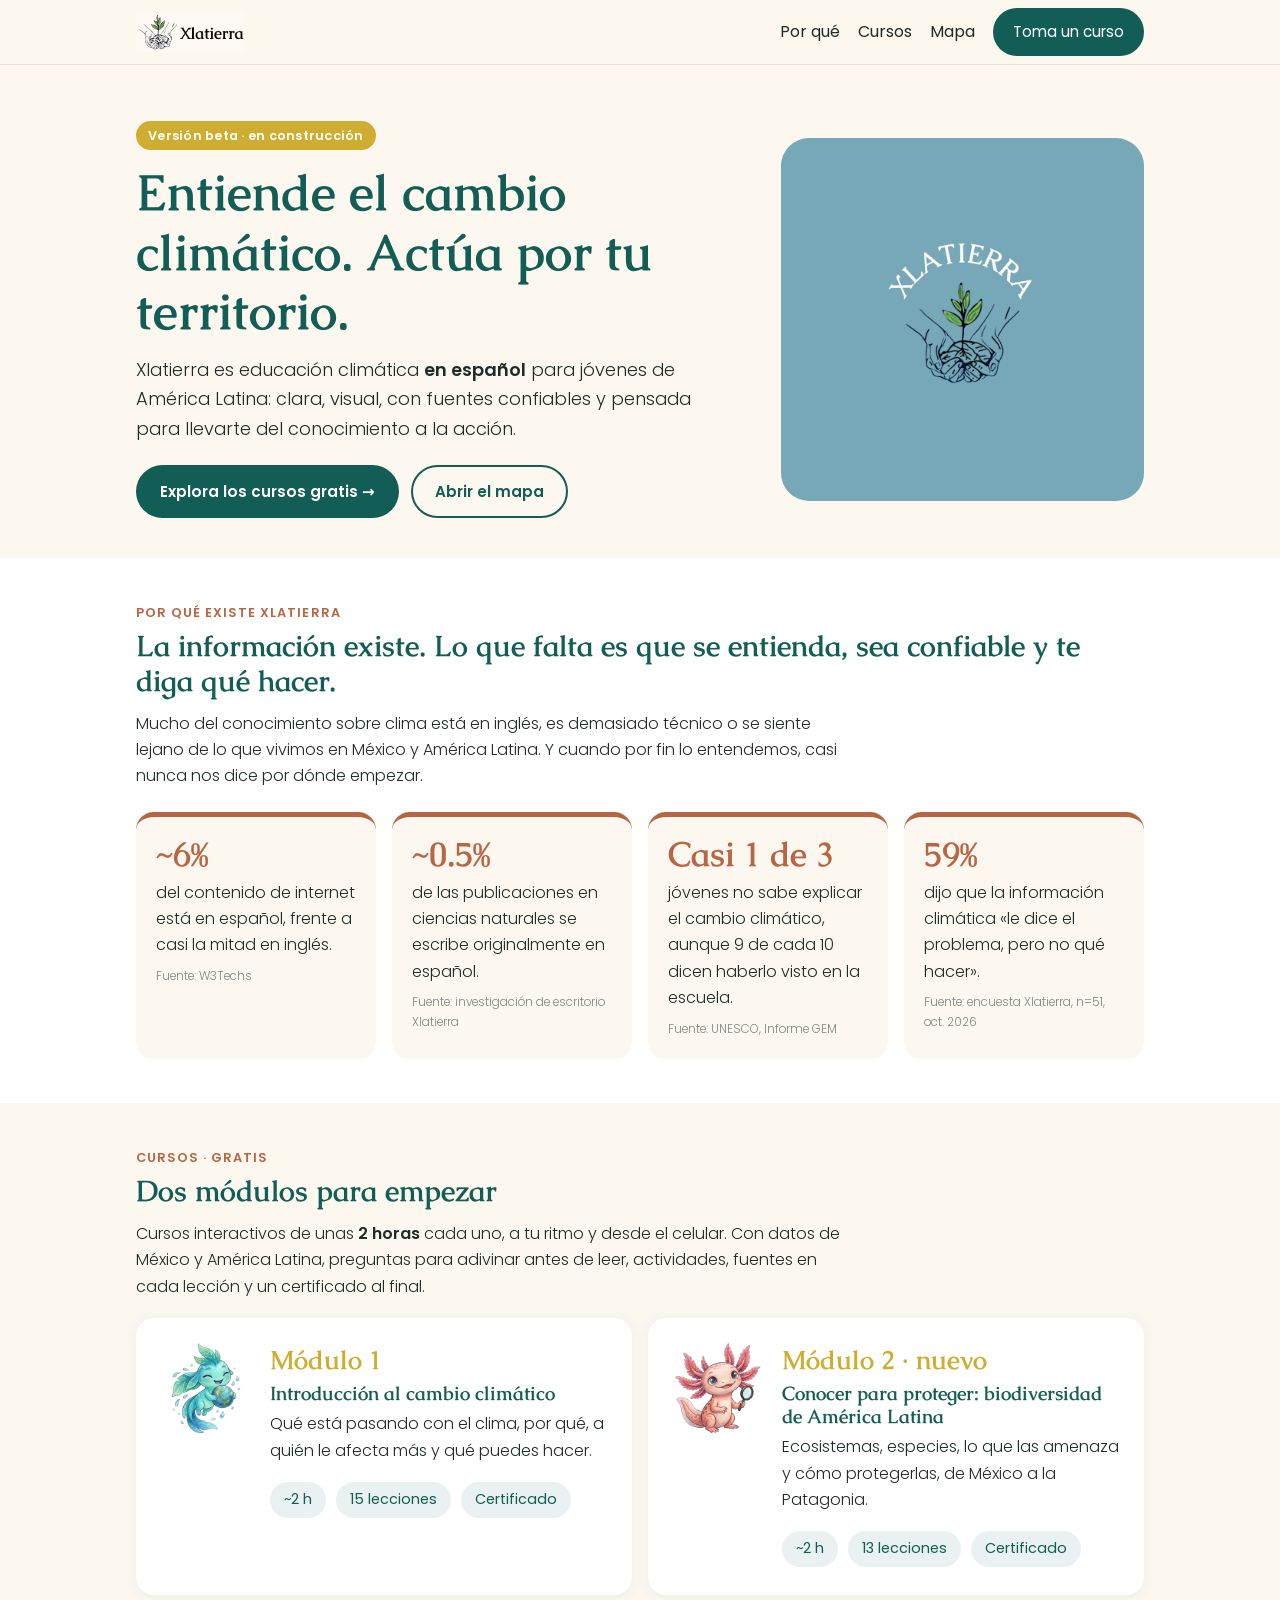
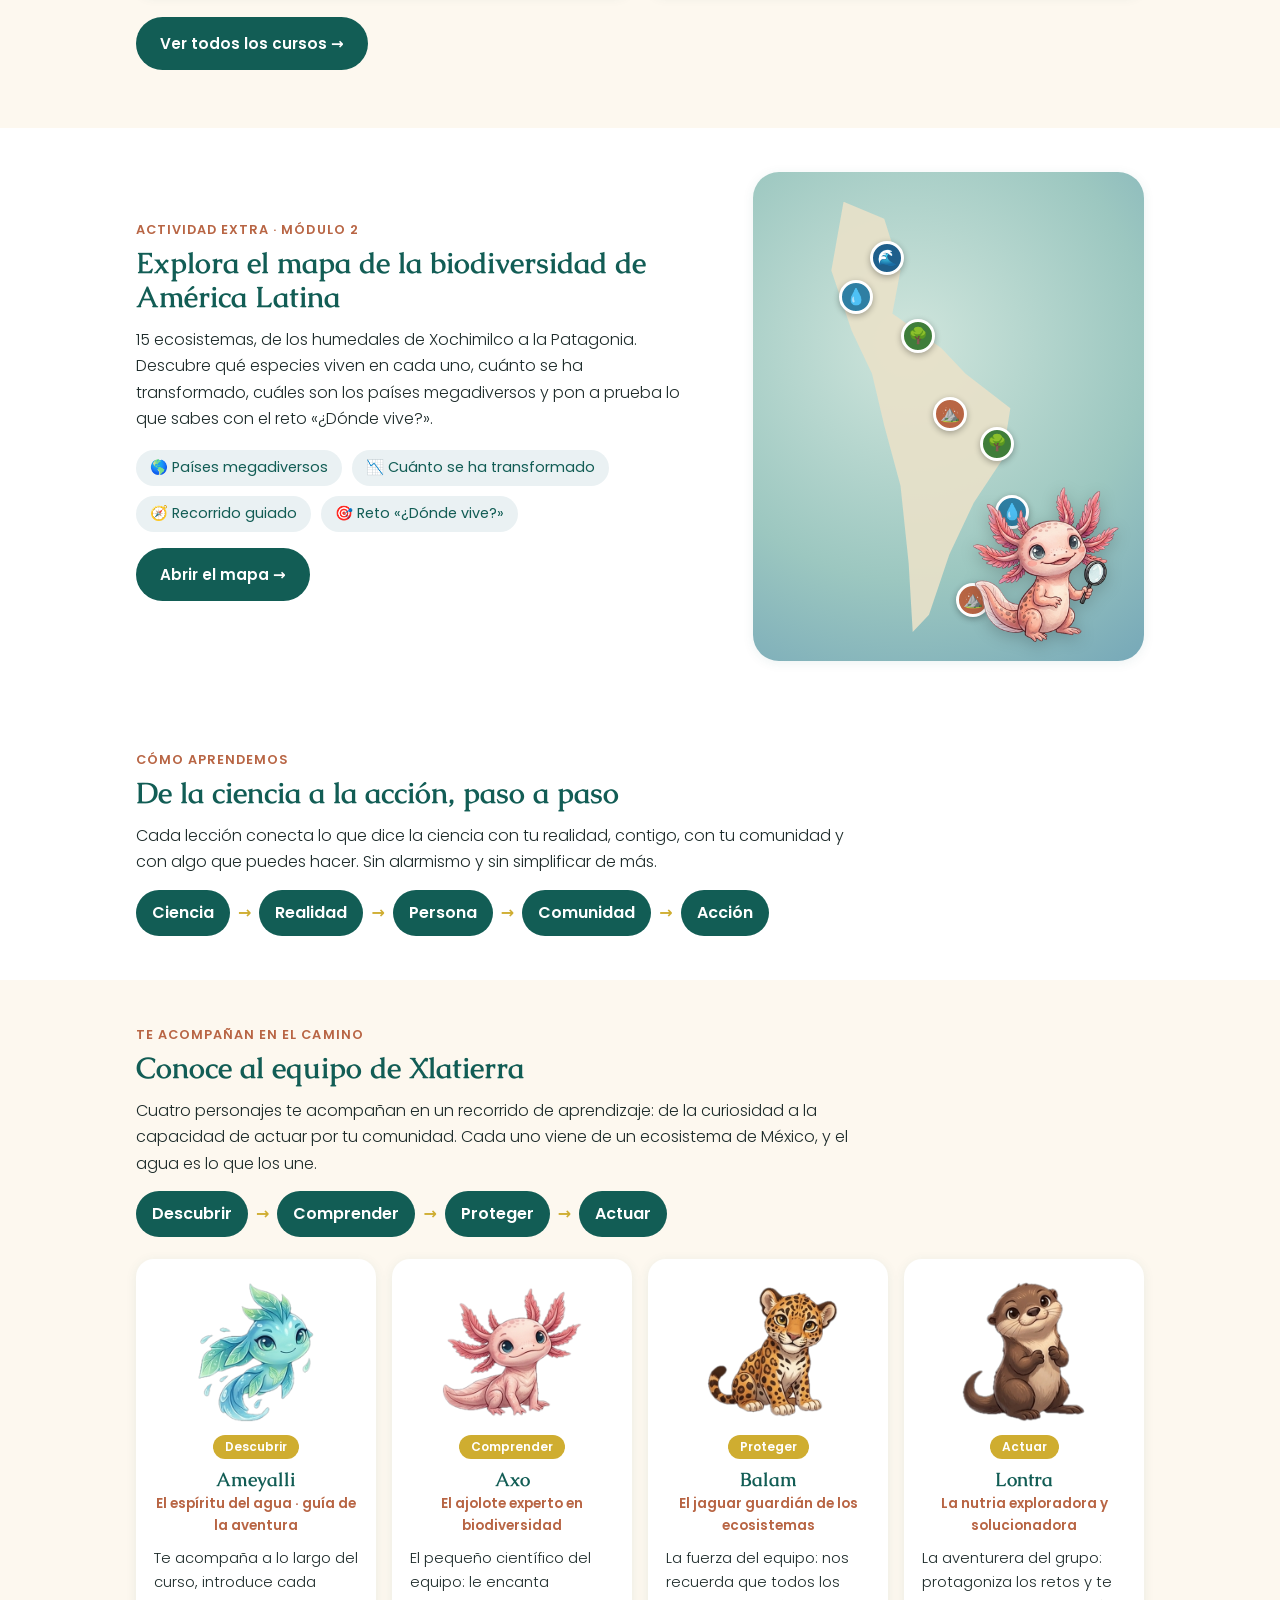
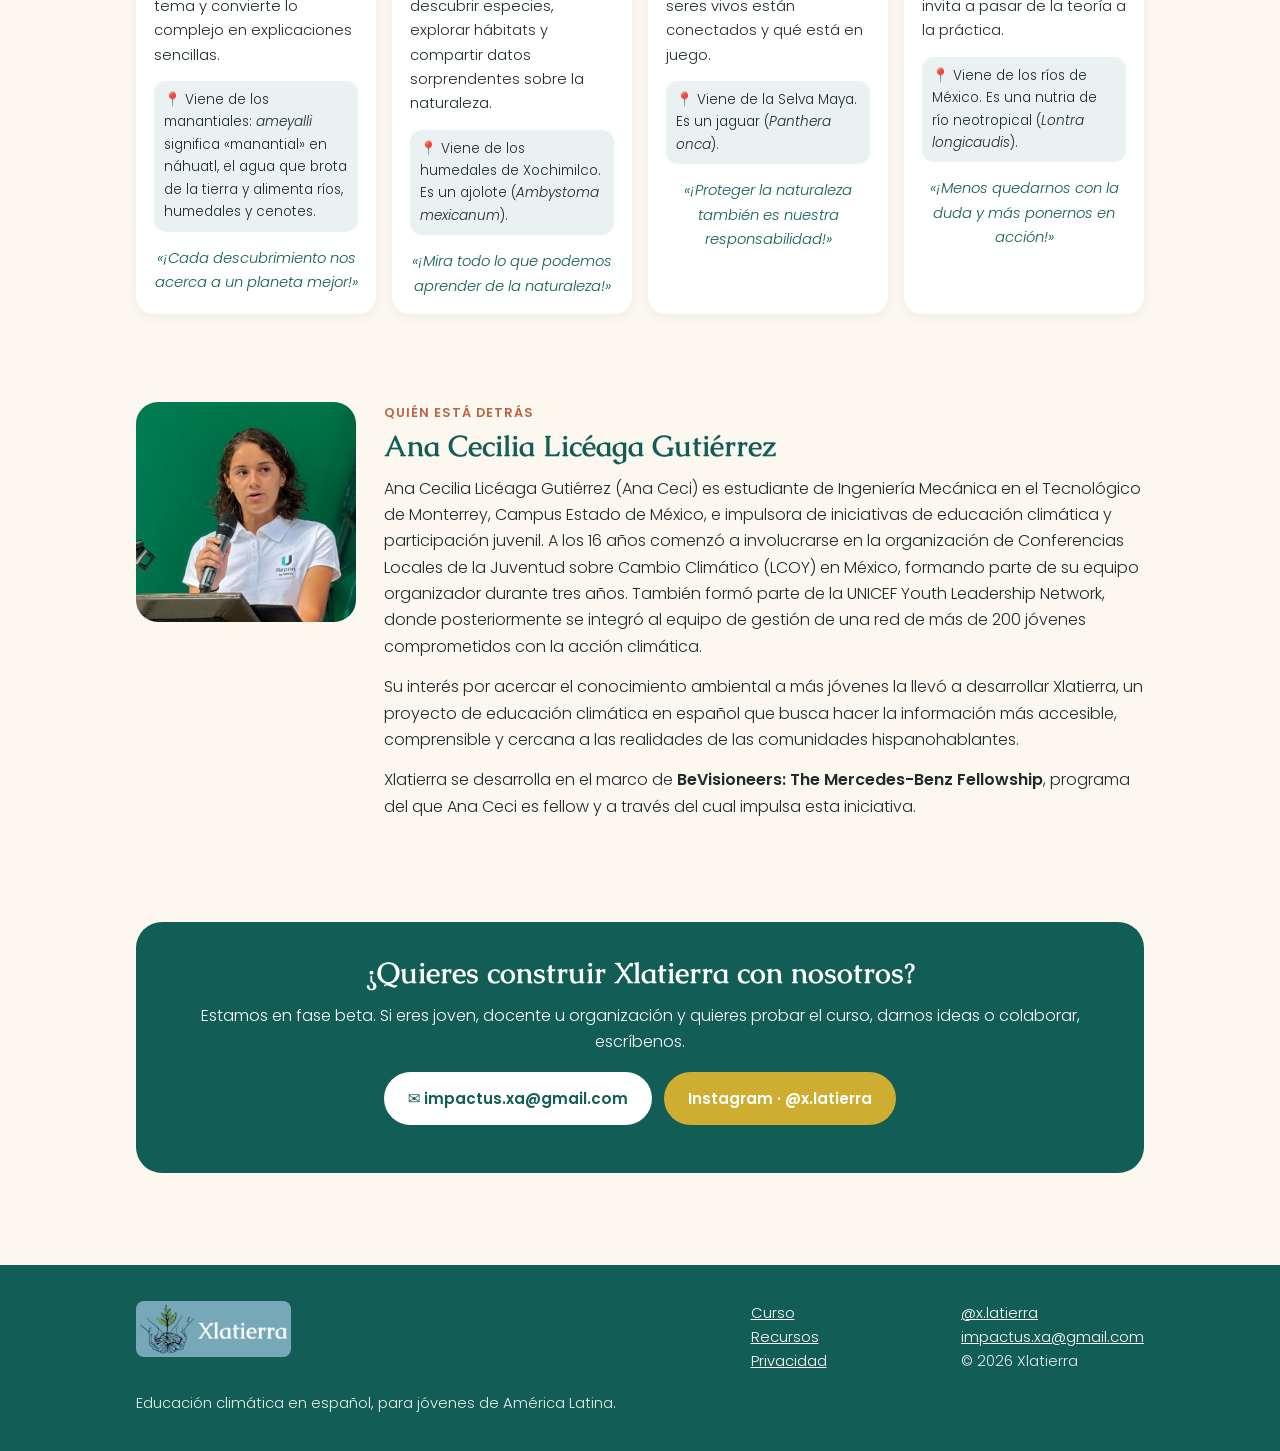
==== index.html @ 44e3562b "Add files via upload" ====
<!doctype html>
<html lang="es">
<head>
<meta charset="utf-8">
<meta name="viewport" content="width=device-width, initial-scale=1">
<title>Xlatierra · Educación climática en español</title>
<meta name="description" content="Educación climática en español para jóvenes de América Latina: clara, visual, con fuentes confiables y orientada a la acción.">
<link rel="icon" href="img/icono.png">
<link rel="preconnect" href="https://fonts.googleapis.com">
<link href="https://fonts.googleapis.com/css2?family=Caudex:wght@400;700&family=Poppins:wght@300;400;600&display=swap" rel="stylesheet">
<link rel="stylesheet" href="estilos.css">
<style>
/* ---- Solo página de inicio ---- */
.hero-home{padding:56px 0 40px}
.hero-home .wrap{display:grid;grid-template-columns:1.25fr .75fr;gap:40px;align-items:center}
.hero-home h1{font-size:clamp(2rem,5vw,3.1rem)}
.hero-home .lead{font-size:1.12rem;max-width:560px}
.hero-home .ctas{display:flex;gap:12px;flex-wrap:wrap;margin-top:22px}
.beta{display:inline-block;background:var(--gold);color:#fff;font-weight:600;font-size:.8rem;padding:4px 12px;border-radius:999px;margin-bottom:14px;letter-spacing:.02em}
.hero-art{background:#76a8b8;border-radius:28px;padding:28px;aspect-ratio:1/1;display:flex;align-items:center;justify-content:center}
@media(max-width:780px){.hero-home .wrap{grid-template-columns:1fr}.hero-art{max-width:280px;margin:0 auto;order:-1}}
section{padding:44px 0}
.sec-alt{background:#fff}
.kicker{font-weight:600;color:var(--terra);text-transform:uppercase;font-size:.8rem;letter-spacing:.08em;margin-bottom:6px}
.grid{display:grid;gap:16px}
.g4{grid-template-columns:repeat(auto-fit,minmax(210px,1fr))}
.g2{grid-template-columns:repeat(auto-fit,minmax(280px,1fr))}
.statc{background:var(--cream);border-radius:var(--radius);padding:20px;border-top:5px solid var(--terra)}
.sec-alt .statc{background:var(--cream)}
.statc b{display:block;font-family:'Caudex',serif;font-size:2.1rem;color:var(--terra);line-height:1.1;margin-bottom:6px}
.statc i{display:block;font-size:.74rem;color:#7a8786;font-style:normal;margin-top:8px}
.unitc{background:#fff;border-radius:var(--radius);padding:20px;box-shadow:var(--shadow)}
.unitc h3{margin-bottom:6px}
.unitc .n{font-family:'Caudex',serif;color:var(--gold);font-size:1.6rem;font-weight:700}
.feat{display:flex;flex-wrap:wrap;gap:10px;margin:18px 0 6px}
.feat span{background:var(--soft);color:var(--teal);border-radius:999px;padding:6px 14px;font-size:.9rem;font-weight:400}
.arc{display:flex;flex-wrap:wrap;gap:8px;align-items:center;margin-top:14px}
.arc span{background:var(--teal);color:#fff;padding:10px 16px;border-radius:999px;font-weight:600}
.arc em{color:var(--gold);font-style:normal;font-weight:600}
.about{display:grid;grid-template-columns:220px 1fr;gap:28px;align-items:start}
.photo{aspect-ratio:1/1;border-radius:22px;background:var(--soft);display:flex;align-items:center;justify-content:center;text-align:center;padding:16px}
@media(max-width:640px){.about{grid-template-columns:1fr}.photo{max-width:220px}}
.pj{background:#fff;border-radius:var(--radius);padding:18px 18px 16px;box-shadow:var(--shadow);text-align:center}
.pj img{width:150px;height:150px;object-fit:contain;margin:0 auto 6px}
.pj h3{margin:8px 0 2px}
.pj-role{font-size:.85rem;color:var(--terra);font-weight:600;margin-bottom:8px}
.pj p{font-size:.92rem;text-align:left}
.pj-verb{display:inline-block;background:var(--gold);color:#fff;font-weight:600;font-size:.75rem;padding:2px 12px;border-radius:999px}
.pj-origin{font-size:.85rem!important;background:var(--soft);border-radius:12px;padding:8px 10px;color:var(--ink)}
.pj-quote{font-style:italic;color:var(--teal);text-align:center!important;margin-bottom:0}
.band{background:var(--teal);color:#fff;border-radius:26px;padding:34px 28px;text-align:center}
.band h2{color:#fff}
.modc{display:flex;gap:16px;align-items:flex-start;text-decoration:none;color:inherit;border:2px solid transparent;transition:border-color .15s}
.modc:hover{border-color:var(--blue)}
.modc img{width:96px;height:96px;object-fit:contain;flex:0 0 auto}
@media(max-width:480px){.modc{flex-direction:column}}
.mapband{display:grid;grid-template-columns:1.2fr .8fr;gap:30px;align-items:center}
.mapprev{position:relative;display:block;aspect-ratio:4/5;border-radius:26px;background:radial-gradient(circle at 40% 35%,#cfe5dc,#9cc7c0 60%,#76a8b8);overflow:hidden;box-shadow:var(--shadow)}
.mapprev::before{content:"";position:absolute;left:18%;top:6%;width:52%;height:88%;background:#e9e2c9;opacity:.9;clip-path:polygon(10% 0,30% 4%,38% 16%,34% 26%,46% 30%,58% 34%,70% 40%,92% 48%,88% 60%,74% 70%,62% 82%,52% 96%,44% 100%,42% 84%,38% 66%,30% 52%,24% 40%,14% 30%,4% 16%)}
.mapprev .pin{position:absolute;width:34px;height:34px;border-radius:50%;display:flex;align-items:center;justify-content:center;border:3px solid #fff;box-shadow:0 2px 6px rgba(0,0,0,.3);font-size:16px}
.mapprev img{position:absolute;right:4%;bottom:3%;width:42%;filter:drop-shadow(0 4px 8px rgba(0,0,0,.2))}
@media(max-width:780px){.mapband{grid-template-columns:1fr}.mapprev{max-width:320px}}
</style>
</head>
<body>

<header class="topbar">
  <div class="wrap">
    <a class="logo" href="index.html"><img src="img/logo-rectangular.png" alt="Xlatierra"></a>
    <nav>
      <a href="#por-que" class="hide-sm">Por qué</a>
      <a href="#curso" class="hide-sm">Cursos</a>
      <a href="mapa.html" class="hide-sm">Mapa</a>
      <a href="cursos.html" class="btn btn-primary" style="padding:9px 18px">Toma un curso</a>
    </nav>
  </div>
</header>

<!-- ============ HERO ============ -->
<div class="hero-home">
  <div class="wrap">
    <div>
      <span class="beta">Versión beta · en construcción</span>
      <h1>Entiende el cambio climático. Actúa por tu territorio.</h1>
      <p class="lead">Xlatierra es educación climática <strong>en español</strong> para jóvenes de América Latina: clara, visual, con fuentes confiables y pensada para llevarte del conocimiento a la acción.</p>
      <div class="ctas">
        <a class="btn btn-primary" href="cursos.html">Explora los cursos gratis →</a>
        <a class="btn btn-ghost" href="mapa.html">Abrir el mapa</a>
      </div>
    </div>
    <div class="hero-art"><img src="img/logo-circular.png" alt="Logo de Xlatierra: manos que sostienen una planta" style="border-radius:20px"></div>
  </div>
</div>

<!-- ============ POR QUÉ ============ -->
<section class="sec-alt" id="por-que">
  <div class="wrap">
    <div class="kicker">Por qué existe Xlatierra</div>
    <h2>La información existe. Lo que falta es que se entienda, sea confiable y te diga qué hacer.</h2>
    <p style="max-width:720px">Mucho del conocimiento sobre clima está en inglés, es demasiado técnico o se siente lejano de lo que vivimos en México y América Latina. Y cuando por fin lo entendemos, casi nunca nos dice por dónde empezar.</p>
    <div class="grid g4" style="margin-top:22px">
      <div class="statc"><b>~6%</b>del contenido de internet está en español, frente a casi la mitad en inglés.<i>Fuente: W3Techs</i></div>
      <div class="statc"><b>~0.5%</b>de las publicaciones en ciencias naturales se escribe originalmente en español.<i>Fuente: investigación de escritorio Xlatierra</i></div>
      <div class="statc"><b>Casi 1 de 3</b>jóvenes no sabe explicar el cambio climático, aunque 9 de cada 10 dicen haberlo visto en la escuela.<i>Fuente: UNESCO, Informe GEM</i></div>
      <div class="statc"><b>59%</b>dijo que la información climática «le dice el problema, pero no qué hacer».<i>Fuente: encuesta Xlatierra, n=51, oct. 2026</i></div>
    </div>
  </div>
</section>

<!-- ============ CURSOS ============ -->
<section id="curso">
  <div class="wrap">
    <div class="kicker">Cursos · gratis</div>
    <h2>Dos módulos para empezar</h2>
    <p style="max-width:720px">Cursos interactivos de unas <strong>2 horas</strong> cada uno, a tu ritmo y desde el celular. Con datos de México y América Latina, preguntas para adivinar antes de leer, actividades, fuentes en cada lección y un certificado al final.</p>
    <div class="grid g2" style="margin-top:18px">
      <a class="unitc modc" href="curso.html"><img src="img/pose-espiritu-feliz.png" alt=""><div><div class="n">Módulo 1</div><h3>Introducción al cambio climático</h3><p>Qué está pasando con el clima, por qué, a quién le afecta más y qué puedes hacer.</p><div class="feat"><span>~2 h</span><span>15 lecciones</span><span>Certificado</span></div></div></a>
      <a class="unitc modc" href="biodiversidad.html"><img src="img/pose-ajolote-feliz.png" alt=""><div><div class="n">Módulo 2 · nuevo</div><h3>Conocer para proteger: biodiversidad de América Latina</h3><p>Ecosistemas, especies, lo que las amenaza y cómo protegerlas, de México a la Patagonia.</p><div class="feat"><span>~2 h</span><span>13 lecciones</span><span>Certificado</span></div></div></a>
    </div>
    <p style="margin-top:22px"><a class="btn btn-primary" href="cursos.html">Ver todos los cursos →</a></p>
  </div>
</section>

<!-- ============ MAPA ============ -->
<section class="sec-alt" id="mapa">
  <div class="wrap mapband">
    <div>
      <div class="kicker">Actividad extra · Módulo 2</div>
      <h2>Explora el mapa de la biodiversidad de América Latina</h2>
      <p style="max-width:560px">15 ecosistemas, de los humedales de Xochimilco a la Patagonia. Descubre qué especies viven en cada uno, cuánto se ha transformado, cuáles son los países megadiversos y pon a prueba lo que sabes con el reto «¿Dónde vive?».</p>
      <div class="feat"><span>🌎 Países megadiversos</span><span>📉 Cuánto se ha transformado</span><span>🧭 Recorrido guiado</span><span>🎯 Reto «¿Dónde vive?»</span></div>
      <p style="margin-top:16px"><a class="btn btn-primary" href="mapa.html">Abrir el mapa →</a></p>
    </div>
    <a class="mapprev" href="mapa.html" aria-label="Abrir el mapa">
      <span class="pin" style="left:22%;top:22%;background:#2f7fa3">💧</span>
      <span class="pin" style="left:38%;top:30%;background:#3f7d3a">🌳</span>
      <span class="pin" style="left:30%;top:14%;background:#1f5f8b">🌊</span>
      <span class="pin" style="left:58%;top:52%;background:#3f7d3a">🌳</span>
      <span class="pin" style="left:46%;top:46%;background:#b86544">⛰️</span>
      <span class="pin" style="left:62%;top:66%;background:#2f7fa3">💧</span>
      <span class="pin" style="left:52%;top:84%;background:#b86544">⛰️</span>
      <img src="img/pose-ajolote-feliz.png" alt="Axo con una lupa">
    </a>
  </div>
</section>

<!-- ============ ENFOQUE ============ -->
<section class="sec-alt">
  <div class="wrap">
    <div class="kicker">Cómo aprendemos</div>
    <h2>De la ciencia a la acción, paso a paso</h2>
    <p style="max-width:720px">Cada lección conecta lo que dice la ciencia con tu realidad, contigo, con tu comunidad y con algo que puedes hacer. Sin alarmismo y sin simplificar de más.</p>
    <div class="arc"><span>Ciencia</span><em>→</em><span>Realidad</span><em>→</em><span>Persona</span><em>→</em><span>Comunidad</span><em>→</em><span>Acción</span></div>
  </div>
</section>

<!-- ============ EQUIPO (PERSONAJES) ============
     Para editar: cambia el texto entre las etiquetas. Las imágenes están en img/. -->
<section id="equipo">
  <div class="wrap">
    <div class="kicker">Te acompañan en el camino</div>
    <h2>Conoce al equipo de Xlatierra</h2>
    <p style="max-width:720px">Cuatro personajes te acompañan en un recorrido de aprendizaje: de la curiosidad a la capacidad de actuar por tu comunidad. Cada uno viene de un ecosistema de México, y el agua es lo que los une.</p>
    <div class="arc"><span>Descubrir</span><em>→</em><span>Comprender</span><em>→</em><span>Proteger</span><em>→</em><span>Actuar</span></div>
    <div class="grid g4" style="margin-top:22px">
      <div class="pj">
        <img src="img/personaje-espiritu.png" alt="Ameyalli, el espíritu del agua">
        <span class="pj-verb">Descubrir</span>
        <h3>Ameyalli</h3>
        <div class="pj-role">El espíritu del agua · guía de la aventura</div>
        <p>Te acompaña a lo largo del curso, introduce cada tema y convierte lo complejo en explicaciones sencillas.</p>
        <p class="pj-origin">📍 Viene de los manantiales: <em>ameyalli</em> significa «manantial» en náhuatl, el agua que brota de la tierra y alimenta ríos, humedales y cenotes.</p>
        <p class="pj-quote">«¡Cada descubrimiento nos acerca a un planeta mejor!»</p>
      </div>
      <div class="pj">
        <img src="img/personaje-ajolote.png" alt="Axo, el ajolote">
        <span class="pj-verb">Comprender</span>
        <h3>Axo</h3>
        <div class="pj-role">El ajolote experto en biodiversidad</div>
        <p>El pequeño científico del equipo: le encanta descubrir especies, explorar hábitats y compartir datos sorprendentes sobre la naturaleza.</p>
        <p class="pj-origin">📍 Viene de los humedales de Xochimilco. Es un ajolote (<em>Ambystoma mexicanum</em>).</p>
        <p class="pj-quote">«¡Mira todo lo que podemos aprender de la naturaleza!»</p>
      </div>
      <div class="pj">
        <img src="img/personaje-jaguar.png" alt="Balam, el jaguar">
        <span class="pj-verb">Proteger</span>
        <h3>Balam</h3>
        <div class="pj-role">El jaguar guardián de los ecosistemas</div>
        <p>La fuerza del equipo: nos recuerda que todos los seres vivos están conectados y qué está en juego.</p>
        <p class="pj-origin">📍 Viene de la Selva Maya. Es un jaguar (<em>Panthera onca</em>).</p>
        <p class="pj-quote">«¡Proteger la naturaleza también es nuestra responsabilidad!»</p>
      </div>
      <div class="pj">
        <img src="img/personaje-nutria.png" alt="Lontra, la nutria">
        <span class="pj-verb">Actuar</span>
        <h3>Lontra</h3>
        <div class="pj-role">La nutria exploradora y solucionadora</div>
        <p>La aventurera del grupo: protagoniza los retos y te invita a pasar de la teoría a la práctica.</p>
        <p class="pj-origin">📍 Viene de los ríos de México. Es una nutria de río neotropical (<em>Lontra longicaudis</em>).</p>
        <p class="pj-quote">«¡Menos quedarnos con la duda y más ponernos en acción!»</p>
      </div>
    </div>
  </div>
</section>

<!-- ============ QUIÉN ============ -->
<section id="quien">
  <div class="wrap about">
    <div class="photo" style="padding:0;overflow:hidden"><img src="img/ana-ceci.jpg" alt="Ana Cecilia Licéaga Gutiérrez hablando en un evento" style="width:100%;height:100%;object-fit:cover"></div>
    <div>
      <div class="kicker">Quién está detrás</div>
      <h2>Ana Cecilia Licéaga Gutiérrez</h2>
      <!-- BIOGRAFÍA: edita el texto entre <p> y </p>. Cada <p>...</p> es un párrafo. -->
      <p>Ana Cecilia Licéaga Gutiérrez (Ana Ceci) es estudiante de Ingeniería Mecánica en el Tecnológico de Monterrey, Campus Estado de México, e impulsora de iniciativas de educación climática y participación juvenil. A los 16 años comenzó a involucrarse en la organización de Conferencias Locales de la Juventud sobre Cambio Climático (LCOY) en México, formando parte de su equipo organizador durante tres años. También formó parte de la UNICEF Youth Leadership Network, donde posteriormente se integró al equipo de gestión de una red de más de 200 jóvenes comprometidos con la acción climática.</p>
      <p>Su interés por acercar el conocimiento ambiental a más jóvenes la llevó a desarrollar Xlatierra, un proyecto de educación climática en español que busca hacer la información más accesible, comprensible y cercana a las realidades de las comunidades hispanohablantes.</p>
      <p>Xlatierra se desarrolla en el marco de <strong>BeVisioneers: The Mercedes-Benz Fellowship</strong>, programa del que Ana Ceci es fellow y a través del cual impulsa esta iniciativa.</p>
    </div>
  </div>
</section>

<!-- ============ CTA / CONTACTO ============ -->
<section>
  <div class="wrap">
    <div class="band">
      <h2>¿Quieres construir Xlatierra con nosotros?</h2>
      <p>Estamos en fase beta. Si eres joven, docente u organización y quieres probar el curso, darnos ideas o colaborar, escríbenos.</p>
      <p style="margin-top:16px;display:flex;gap:12px;justify-content:center;flex-wrap:wrap">
        <a class="btn btn-light" href="mailto:impactus.xa@gmail.com">✉️ impactus.xa@gmail.com</a>
        <a class="btn btn-gold" href="https://www.instagram.com/x.latierra/" target="_blank" rel="noopener">Instagram · @x.latierra</a>
      </p>
    </div>
  </div>
</section>

<footer class="site">
  <div class="wrap">
    <div><img src="img/logo-rectangular-azul.png" alt="Xlatierra" style="height:56px;width:auto;border-radius:8px;margin-bottom:10px"><br>Educación climática en español, para jóvenes de América Latina.</div>
    <div><a href="curso.html">Curso</a><br><a href="curso.html#recursos">Recursos</a><br><a href="curso.html#privacidad">Privacidad</a></div>
    <div><a href="https://www.instagram.com/x.latierra/" target="_blank" rel="noopener">@x.latierra</a><br><a href="mailto:impactus.xa@gmail.com">impactus.xa@gmail.com</a><br>© 2026 Xlatierra</div>
  </div>
</footer>
</body>
</html>
---- estilos.css ----
/* XLATIERRA · estilos compartidos (inicio + curso) */
:root{
  --teal:#125d55; --teal-d:#0c463f; --blue:#76a8b8; --gold:#cfad30; --terra:#b86544; --rose:#b25b5d;
  --cream:#fdf8ef; --paper:#ffffff; --ink:#1d2b2a; --muted:#5b6b6a; --soft:#eaf1f3; --line:#e6dfcf;
  --radius:18px; --shadow:0 2px 12px rgba(18,93,85,.08);
}
*{box-sizing:border-box}
html{scroll-behavior:smooth}
body{margin:0;background:var(--cream);color:var(--ink);font-family:'Poppins',system-ui,sans-serif;font-weight:300;line-height:1.65;font-size:16px;-webkit-font-smoothing:antialiased}
img{max-width:100%;display:block}
a{color:var(--teal)}
h1,h2,h3,h4{font-family:'Caudex',Georgia,serif;color:var(--teal);line-height:1.2;margin:0 0 12px;font-weight:700}
h1{font-size:clamp(1.7rem,4vw,2.6rem)} h2{font-size:clamp(1.35rem,3vw,1.8rem)} h3{font-size:1.2rem}
p{margin:0 0 14px} strong{font-weight:600}
.wrap{max-width:1040px;margin:0 auto;padding:0 16px}
.narrow{max-width:820px;margin:0 auto;padding:0 16px}

/* Botones */
.btn{display:inline-flex;align-items:center;justify-content:center;gap:8px;font-family:inherit;font-size:.95rem;font-weight:600;padding:12px 22px;border-radius:999px;border:2px solid transparent;cursor:pointer;text-decoration:none;transition:background .15s,transform .15s}
.btn:active{transform:scale(.98)}
.btn-primary{background:var(--teal);color:#fff}.btn-primary:hover{background:var(--teal-d)}
.btn-primary:disabled{background:#b9c8c6;cursor:not-allowed}
.btn-ghost{background:transparent;color:var(--teal);border-color:var(--teal)}
.btn-light{background:#fff;color:var(--teal)}
.btn-gold{background:var(--gold);color:#fff}

/* Barra superior */
.topbar{position:sticky;top:0;z-index:20;background:rgba(253,248,239,.94);backdrop-filter:blur(8px);border-bottom:1px solid var(--line)}
.topbar .wrap{display:flex;align-items:center;justify-content:space-between;gap:12px;height:64px}
.topbar .logo img{height:40px;width:auto}
.topbar nav{display:flex;gap:18px;align-items:center}
.topbar nav a{text-decoration:none;font-weight:400;color:var(--ink)}
.topbar nav a:hover{color:var(--teal)}
.topbar nav a.btn{color:#fff}.topbar nav a.btn:hover{color:#fff}
@media(max-width:640px){.topbar nav a.hide-sm{display:none}}

/* Pendiente de completar (se ve resaltado para que Ana Ceci lo encuentre) */
.todo{background:#fff2b8;border:1px dashed #b8930c;color:#6b5300;border-radius:6px;padding:0 6px;font-size:.92em}

/* Tarjetas genéricas */
.box{background:var(--paper);border-radius:var(--radius);padding:20px;margin:18px 0;box-shadow:var(--shadow)}
.tag{display:inline-block;font-size:.78rem;padding:3px 10px;border-radius:999px;background:var(--soft);color:var(--teal);font-weight:600}
.tag.en{background:#f4e6d9;color:var(--terra)}

/* Footer */
footer.site{background:var(--teal);color:#e6f0ee;padding:36px 0;margin-top:48px;font-size:.92rem}
footer.site a{color:#fff}
footer.site .wrap{display:flex;flex-wrap:wrap;gap:24px;justify-content:space-between;align-items:flex-start}
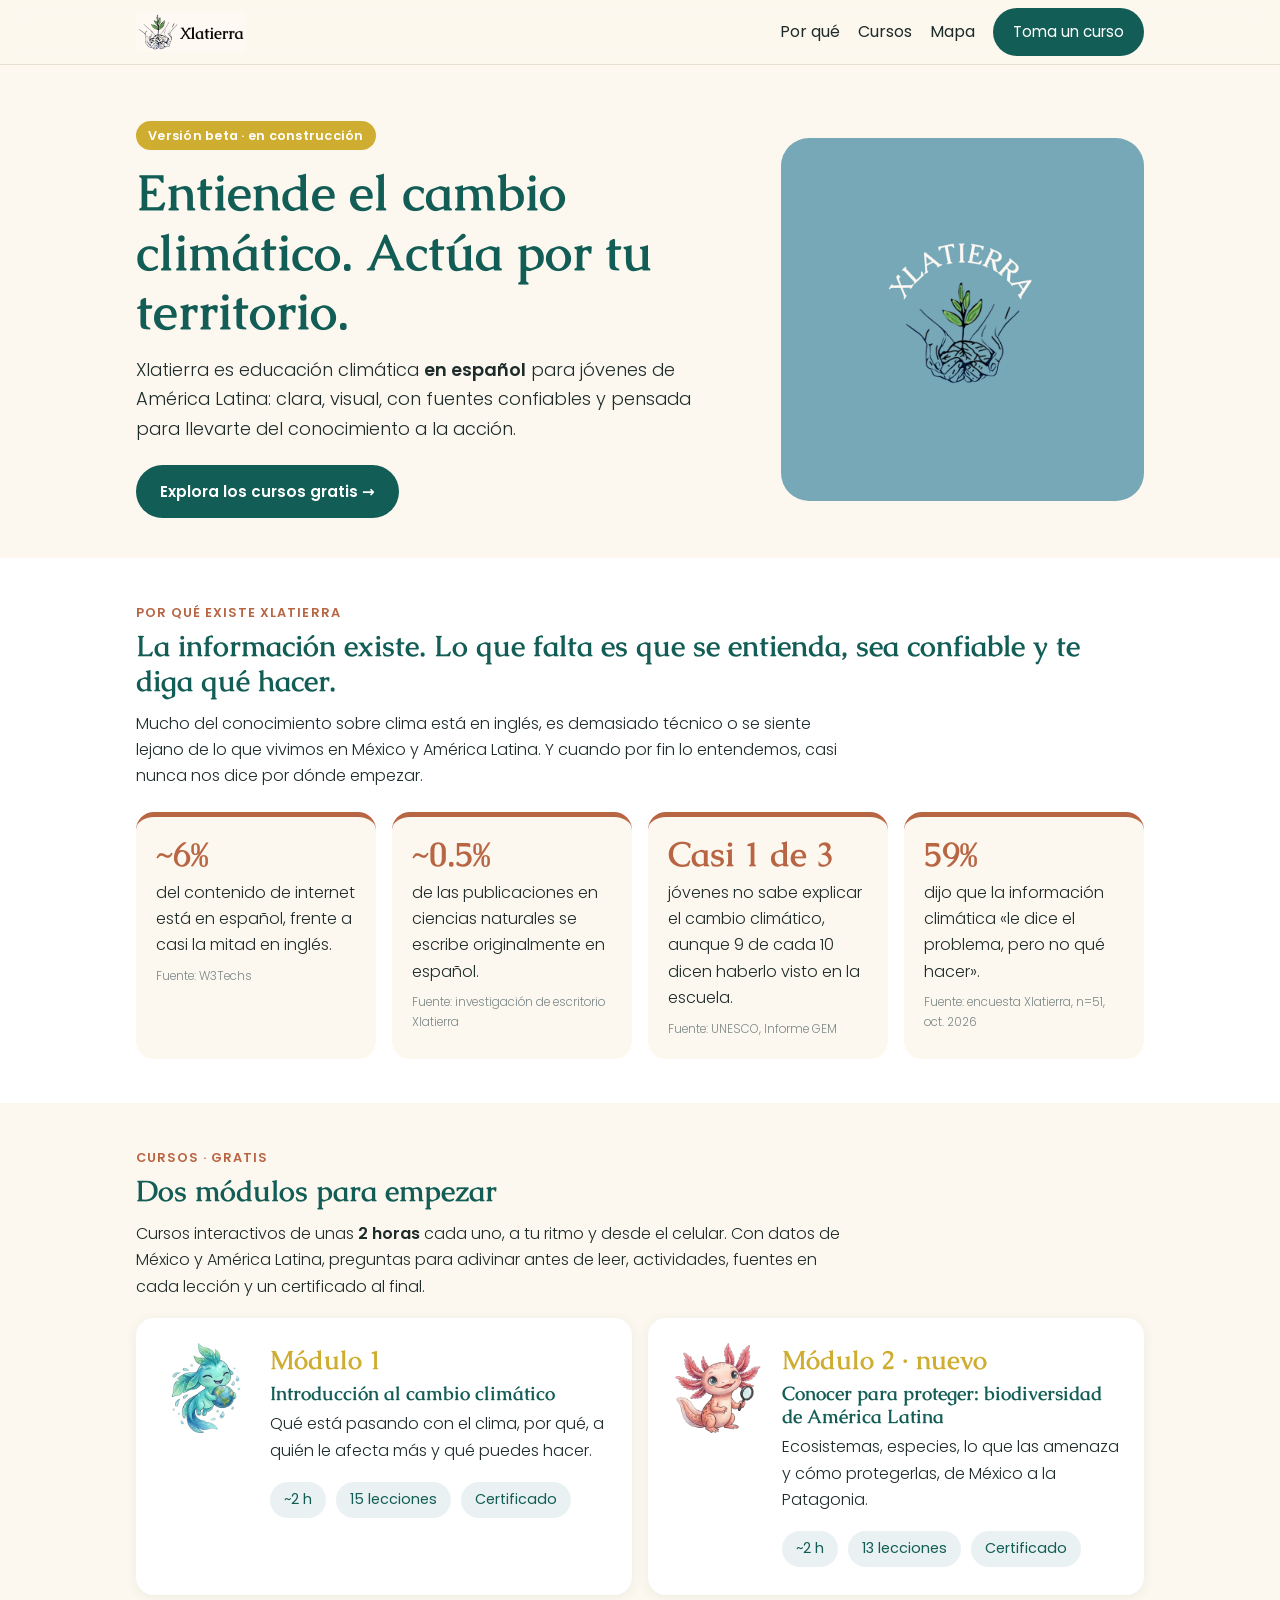
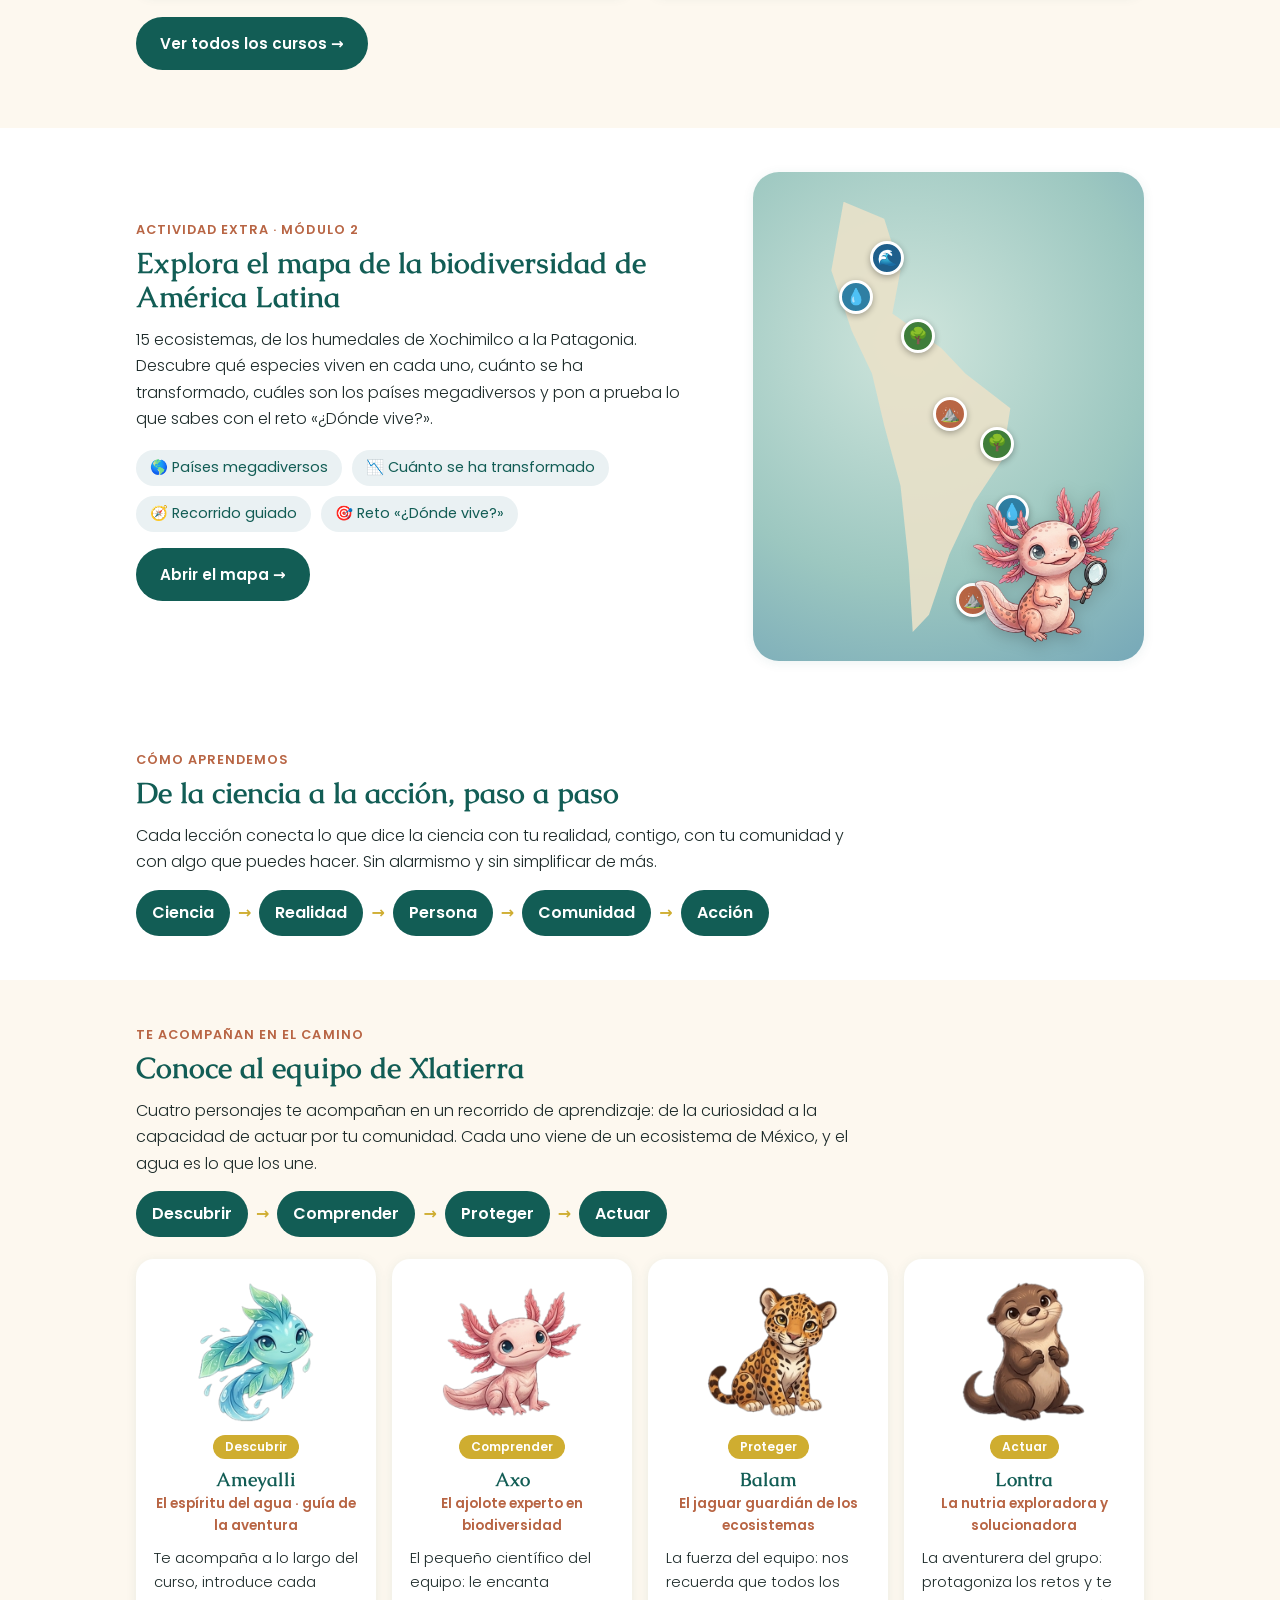
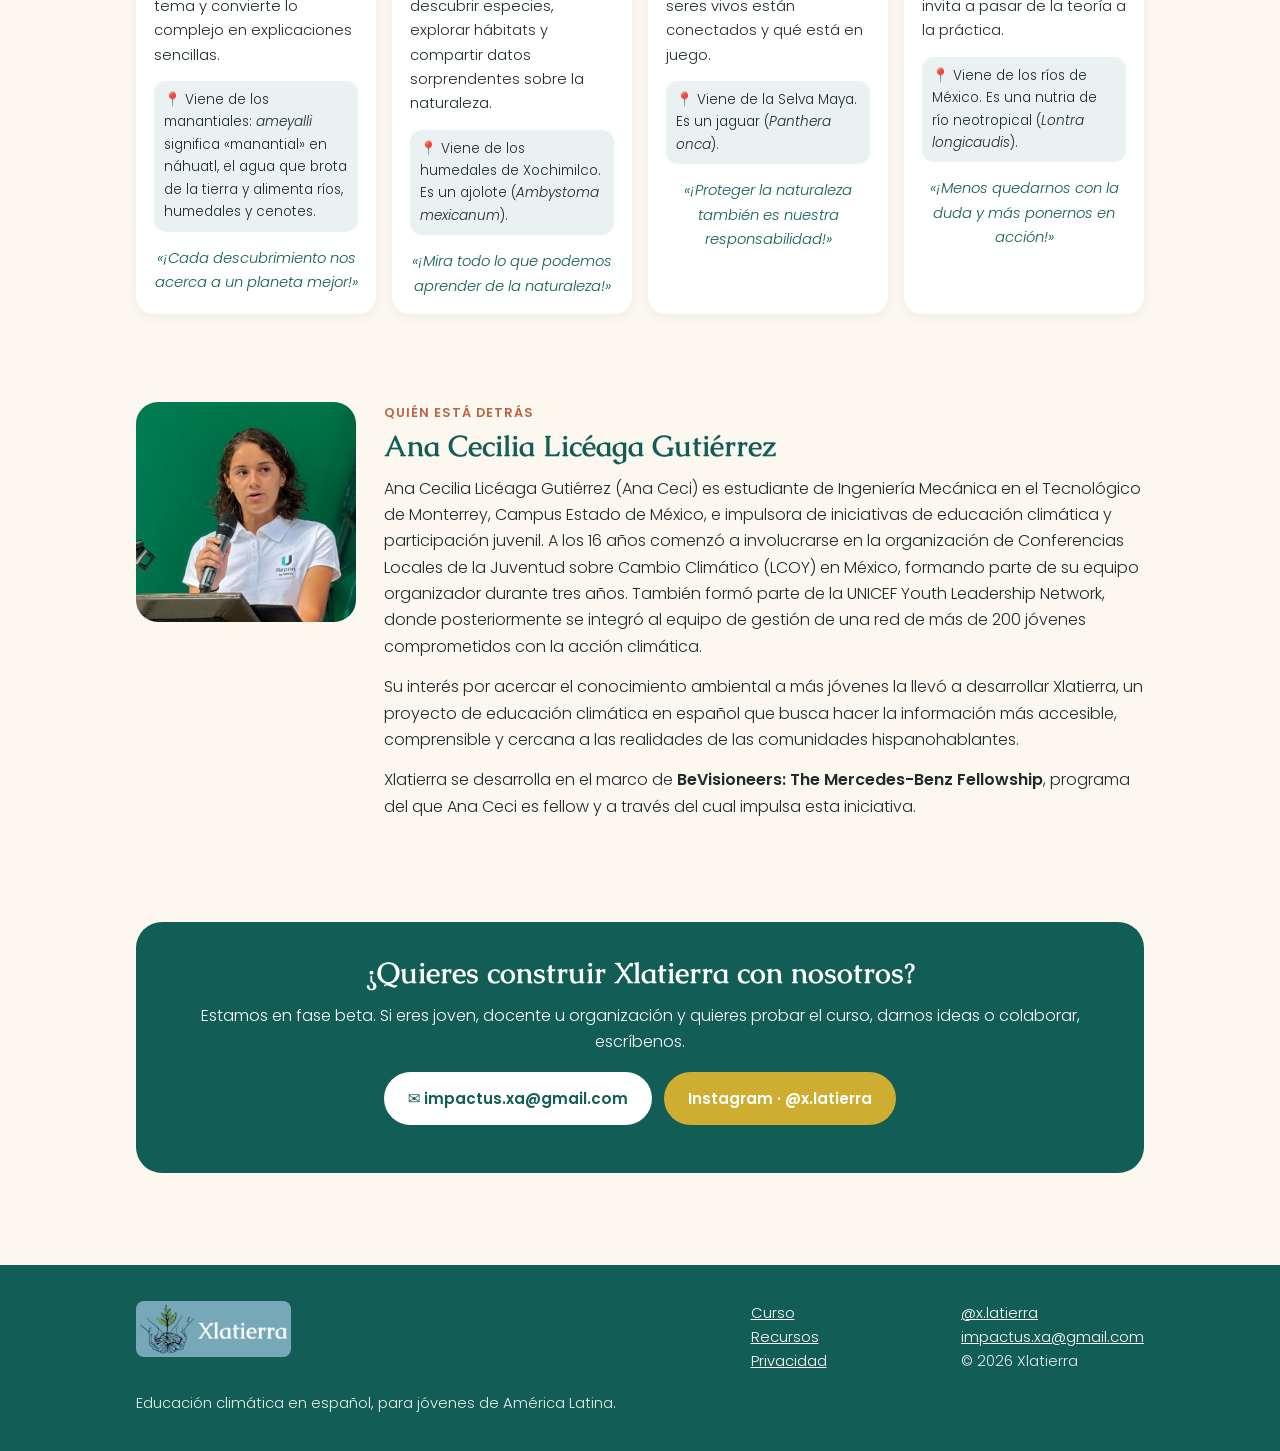
==== commit 6523d273: "Add files via upload" ====
--- a/index.html
+++ b/index.html
@@ -85,7 +85,6 @@
       <p class="lead">Xlatierra es educación climática <strong>en español</strong> para jóvenes de América Latina: clara, visual, con fuentes confiables y pensada para llevarte del conocimiento a la acción.</p>
       <div class="ctas">
         <a class="btn btn-primary" href="cursos.html">Explora los cursos gratis →</a>
-        <a class="btn btn-ghost" href="mapa.html">Abrir el mapa</a>
       </div>
     </div>
     <div class="hero-art"><img src="img/logo-circular.png" alt="Logo de Xlatierra: manos que sostienen una planta" style="border-radius:20px"></div>
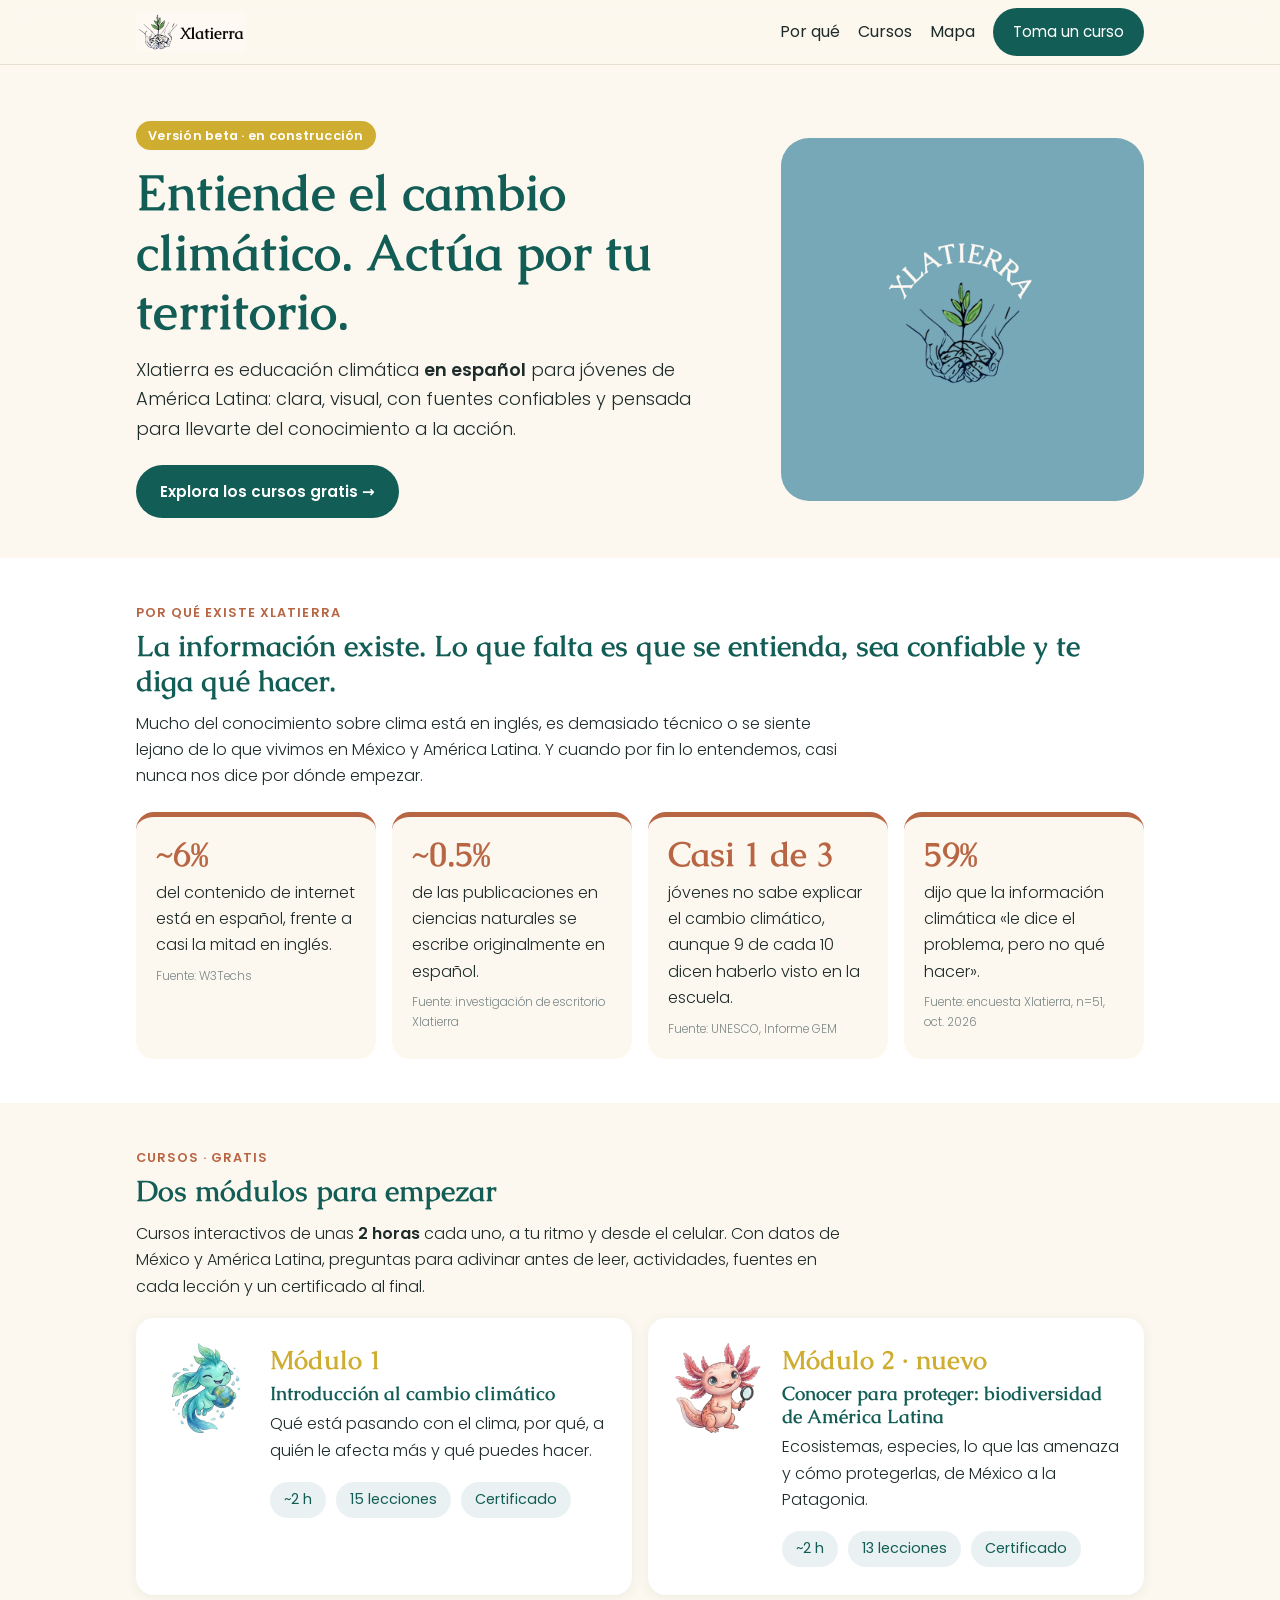
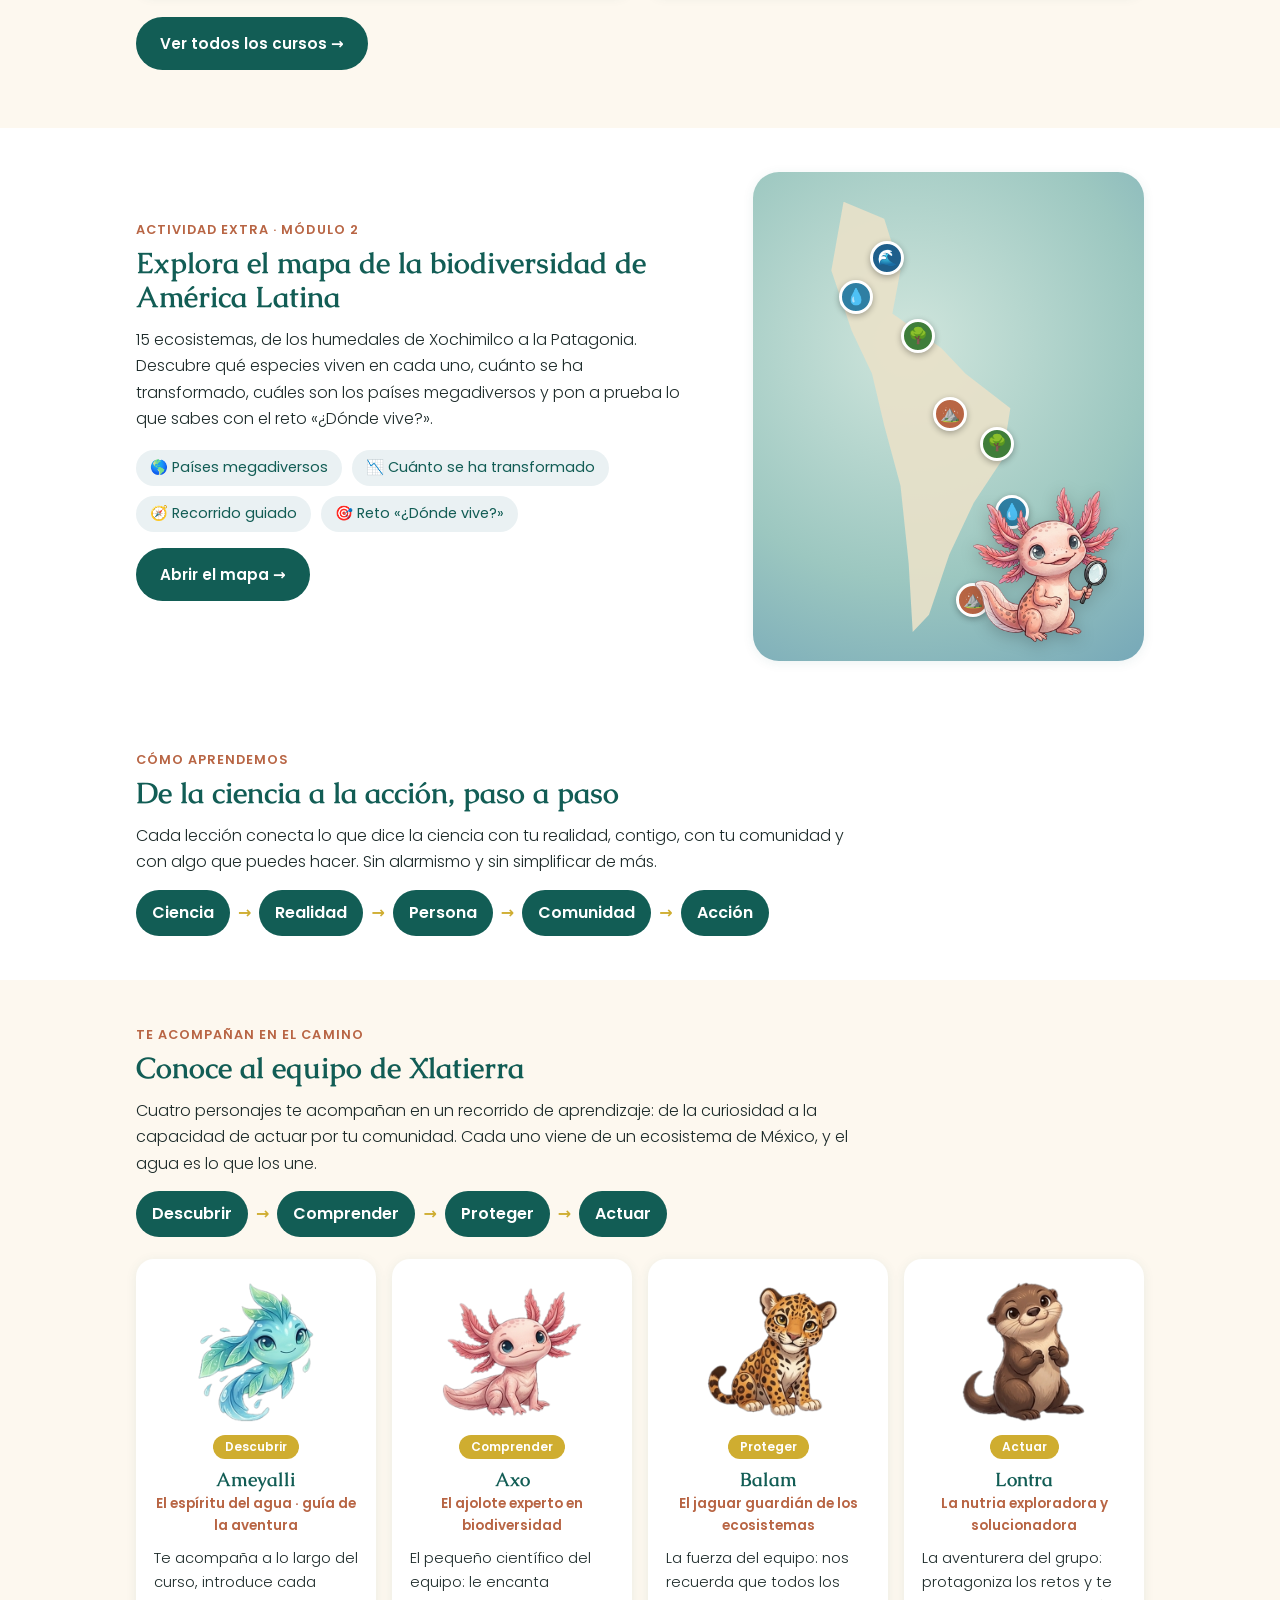
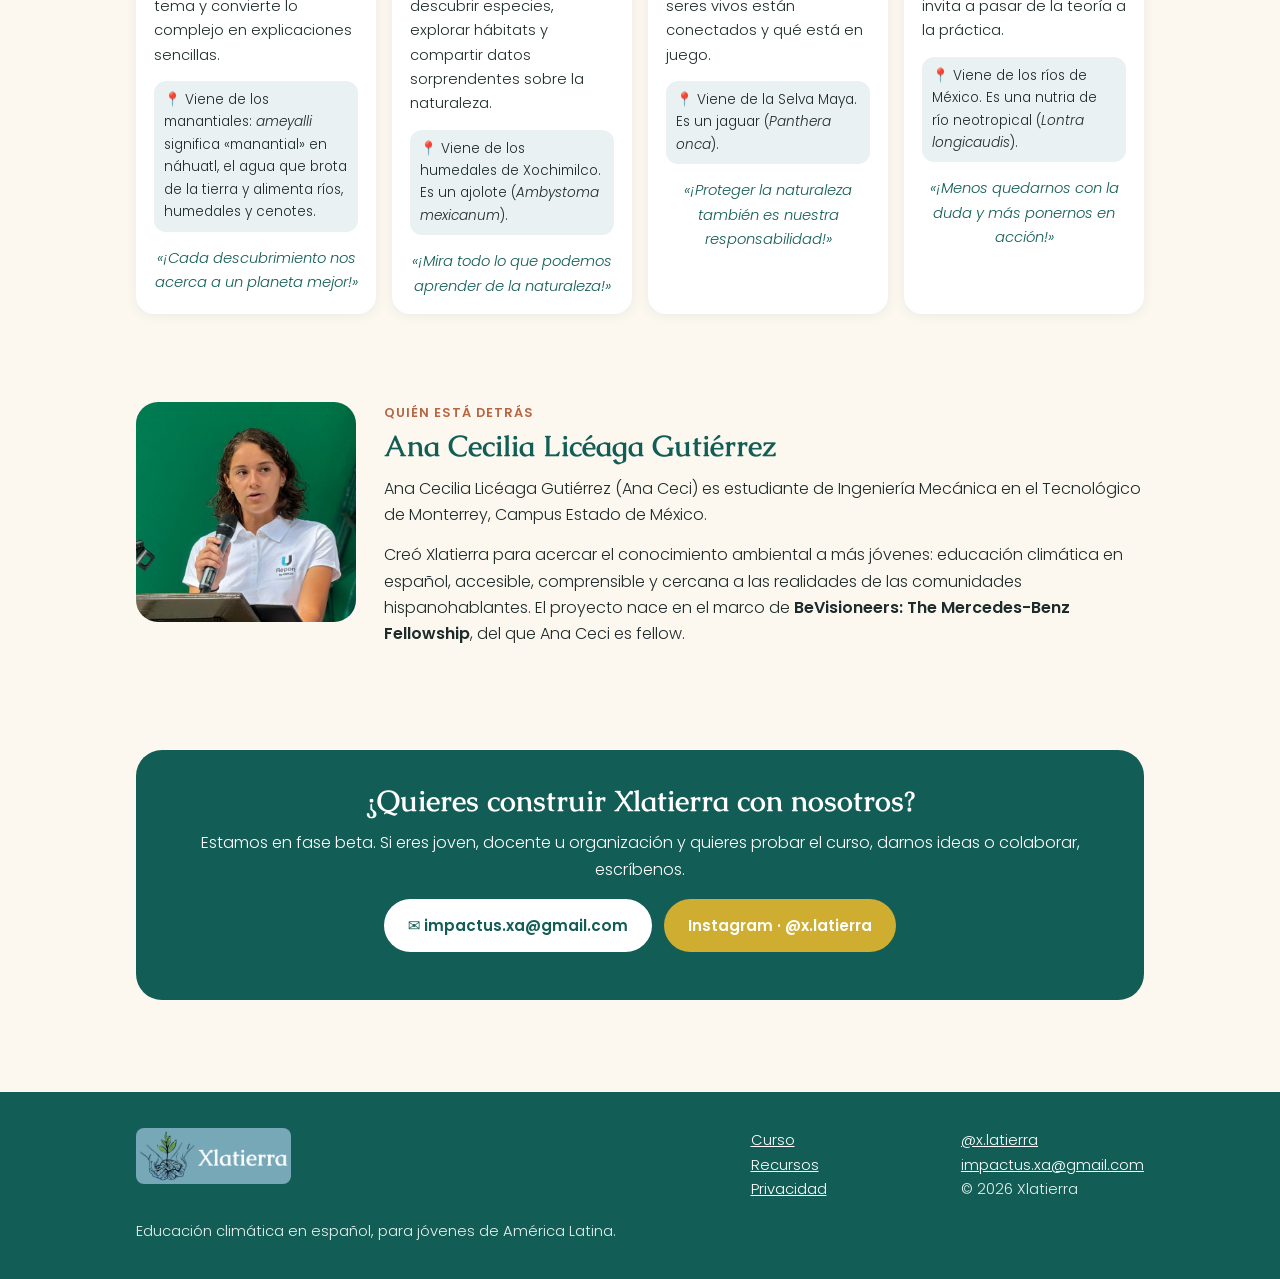
==== commit 3e36cbc4: "Add files via upload" ====
--- a/index.html
+++ b/index.html
@@ -210,9 +210,8 @@
       <div class="kicker">Quién está detrás</div>
       <h2>Ana Cecilia Licéaga Gutiérrez</h2>
       <!-- BIOGRAFÍA: edita el texto entre <p> y </p>. Cada <p>...</p> es un párrafo. -->
-      <p>Ana Cecilia Licéaga Gutiérrez (Ana Ceci) es estudiante de Ingeniería Mecánica en el Tecnológico de Monterrey, Campus Estado de México, e impulsora de iniciativas de educación climática y participación juvenil. A los 16 años comenzó a involucrarse en la organización de Conferencias Locales de la Juventud sobre Cambio Climático (LCOY) en México, formando parte de su equipo organizador durante tres años. También formó parte de la UNICEF Youth Leadership Network, donde posteriormente se integró al equipo de gestión de una red de más de 200 jóvenes comprometidos con la acción climática.</p>
-      <p>Su interés por acercar el conocimiento ambiental a más jóvenes la llevó a desarrollar Xlatierra, un proyecto de educación climática en español que busca hacer la información más accesible, comprensible y cercana a las realidades de las comunidades hispanohablantes.</p>
-      <p>Xlatierra se desarrolla en el marco de <strong>BeVisioneers: The Mercedes-Benz Fellowship</strong>, programa del que Ana Ceci es fellow y a través del cual impulsa esta iniciativa.</p>
+      <p>Ana Cecilia Licéaga Gutiérrez (Ana Ceci) es estudiante de Ingeniería Mecánica en el Tecnológico de Monterrey, Campus Estado de México.</p>
+      <p>Creó Xlatierra para acercar el conocimiento ambiental a más jóvenes: educación climática en español, accesible, comprensible y cercana a las realidades de las comunidades hispanohablantes. El proyecto nace en el marco de <strong>BeVisioneers: The Mercedes-Benz Fellowship</strong>, del que Ana Ceci es fellow.</p>
     </div>
   </div>
 </section>
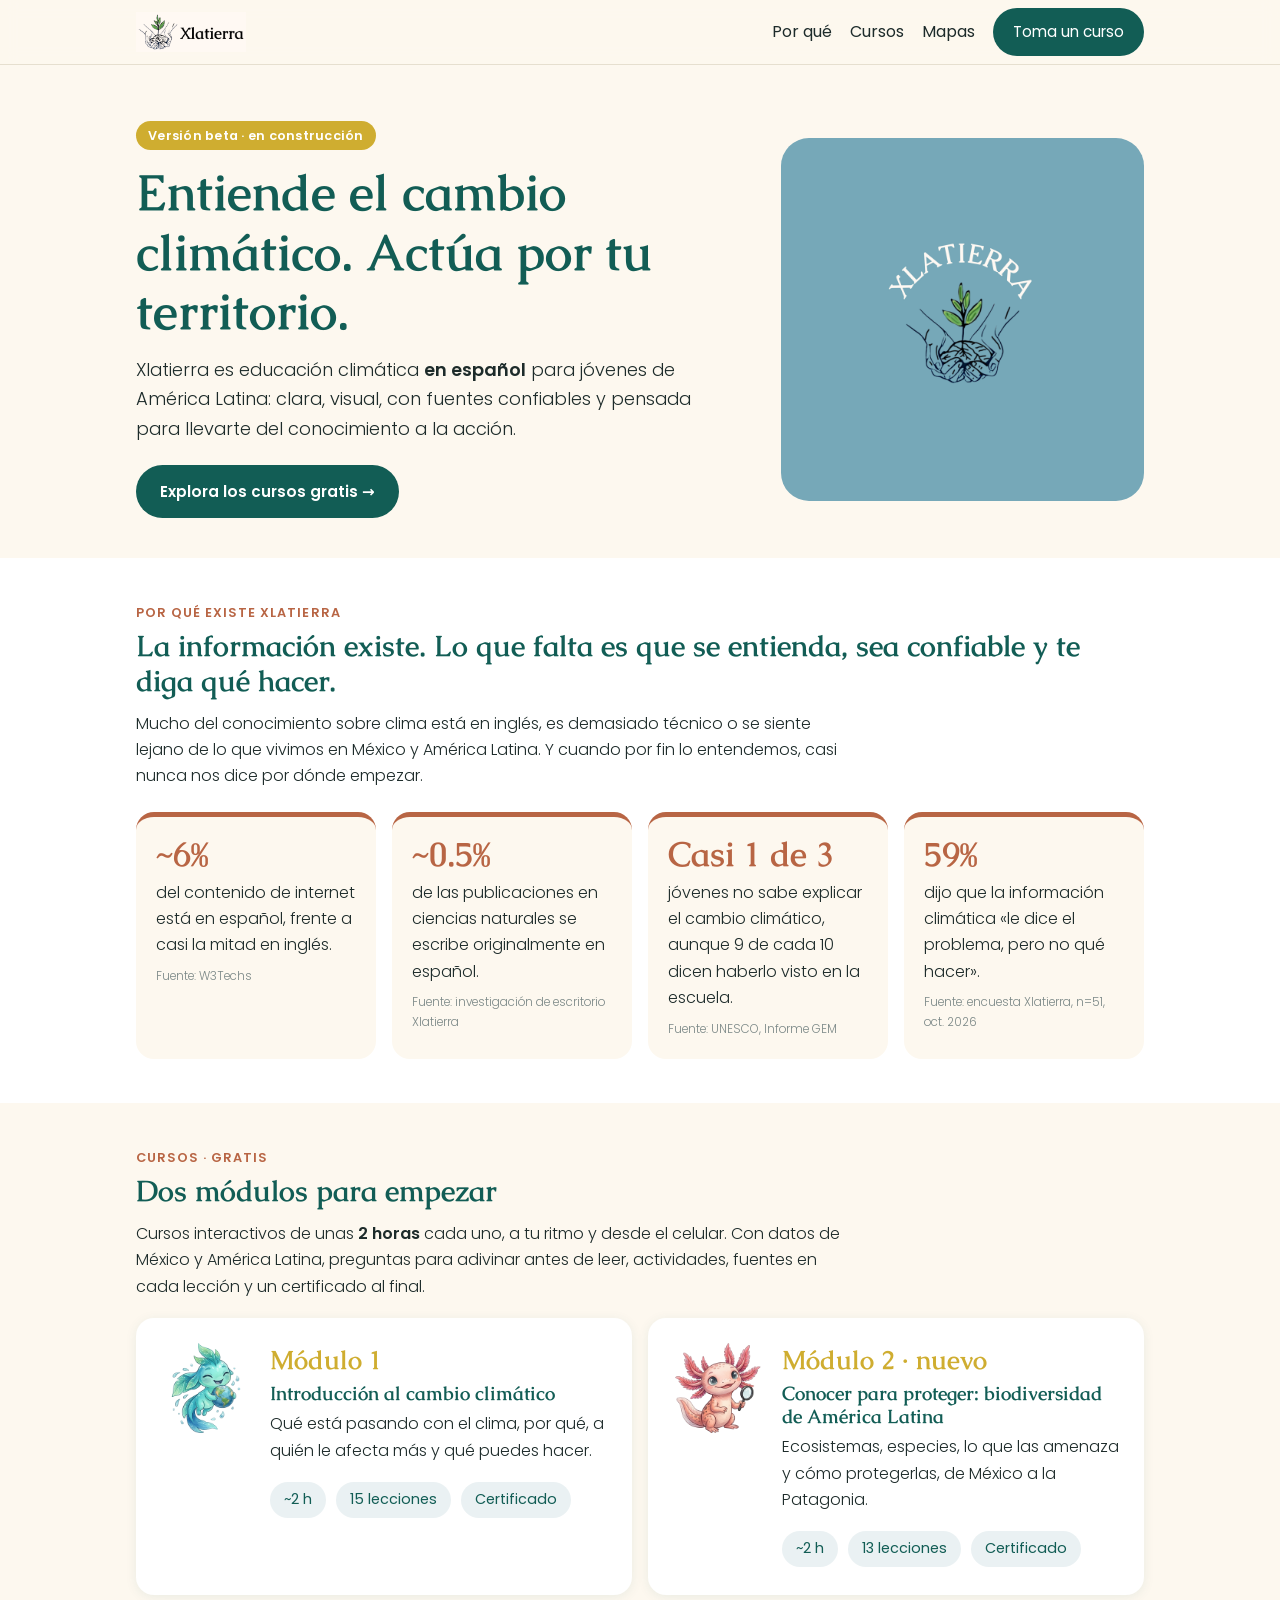
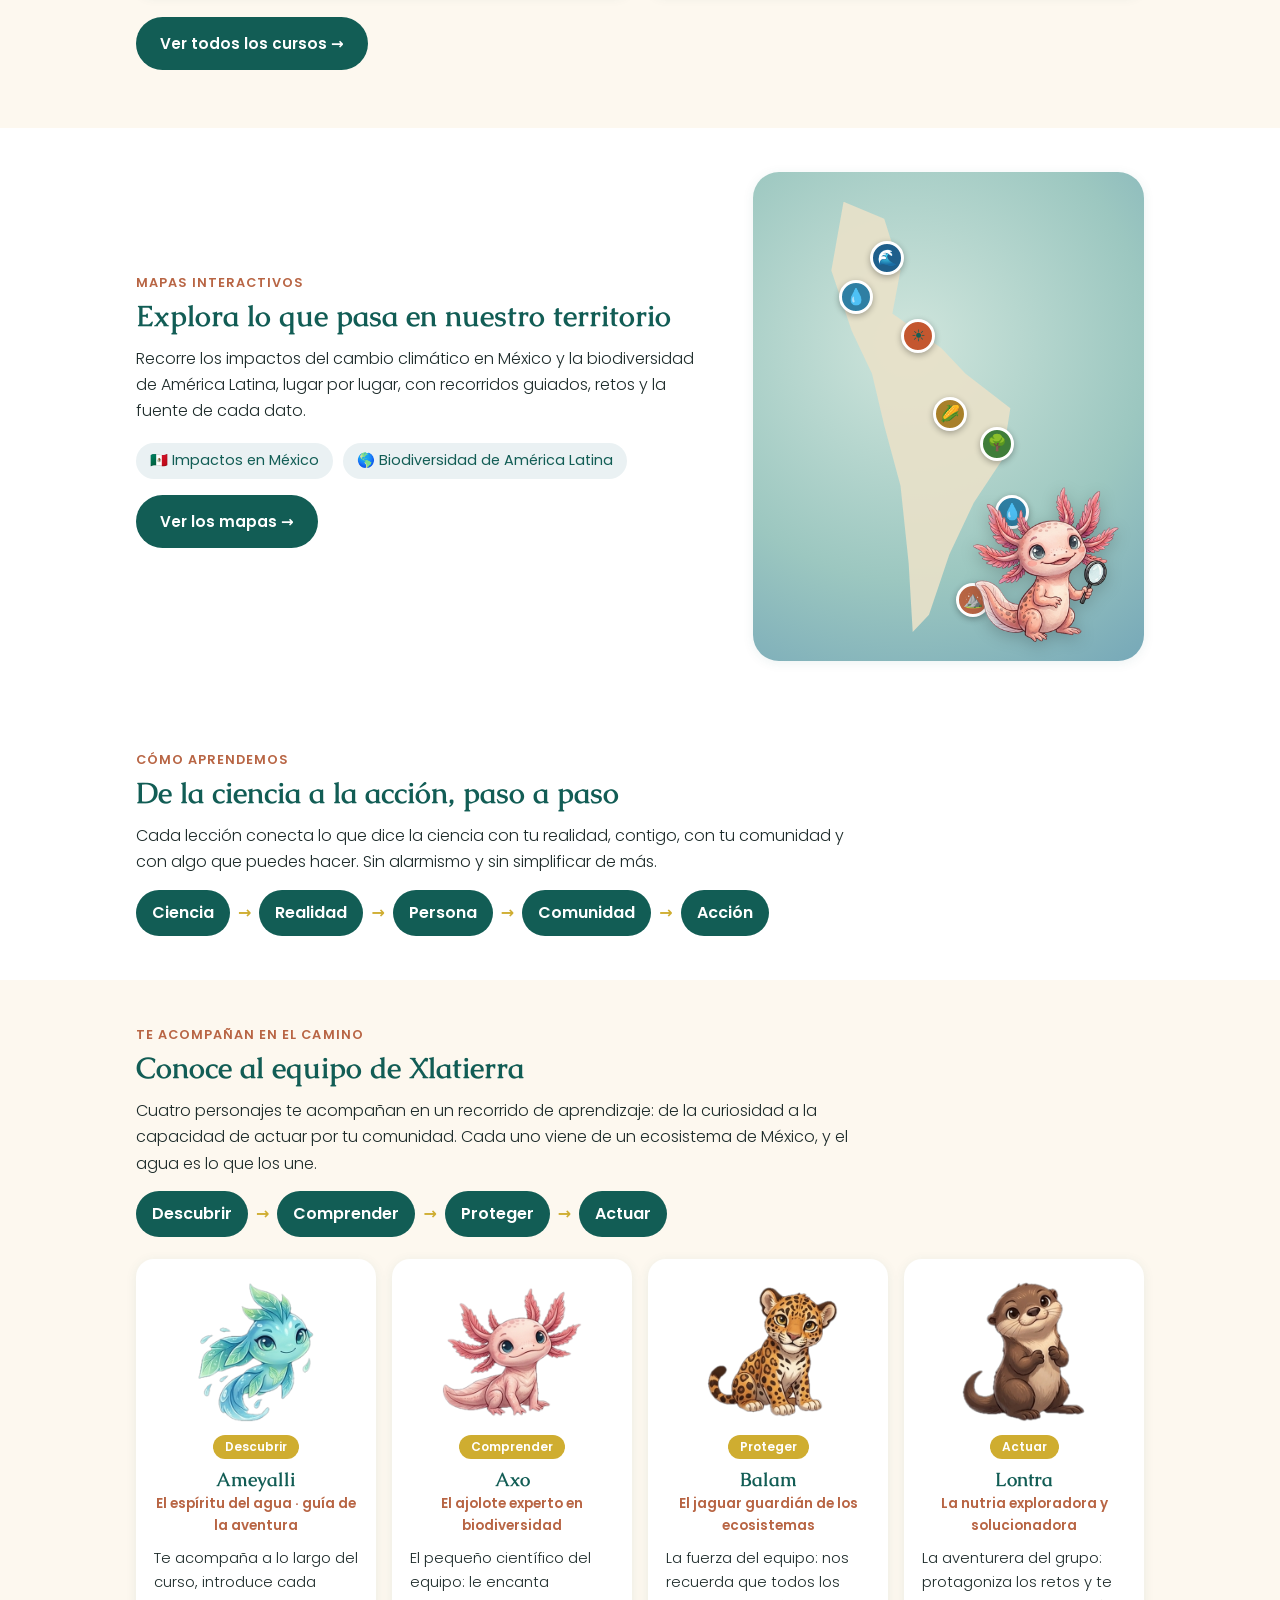
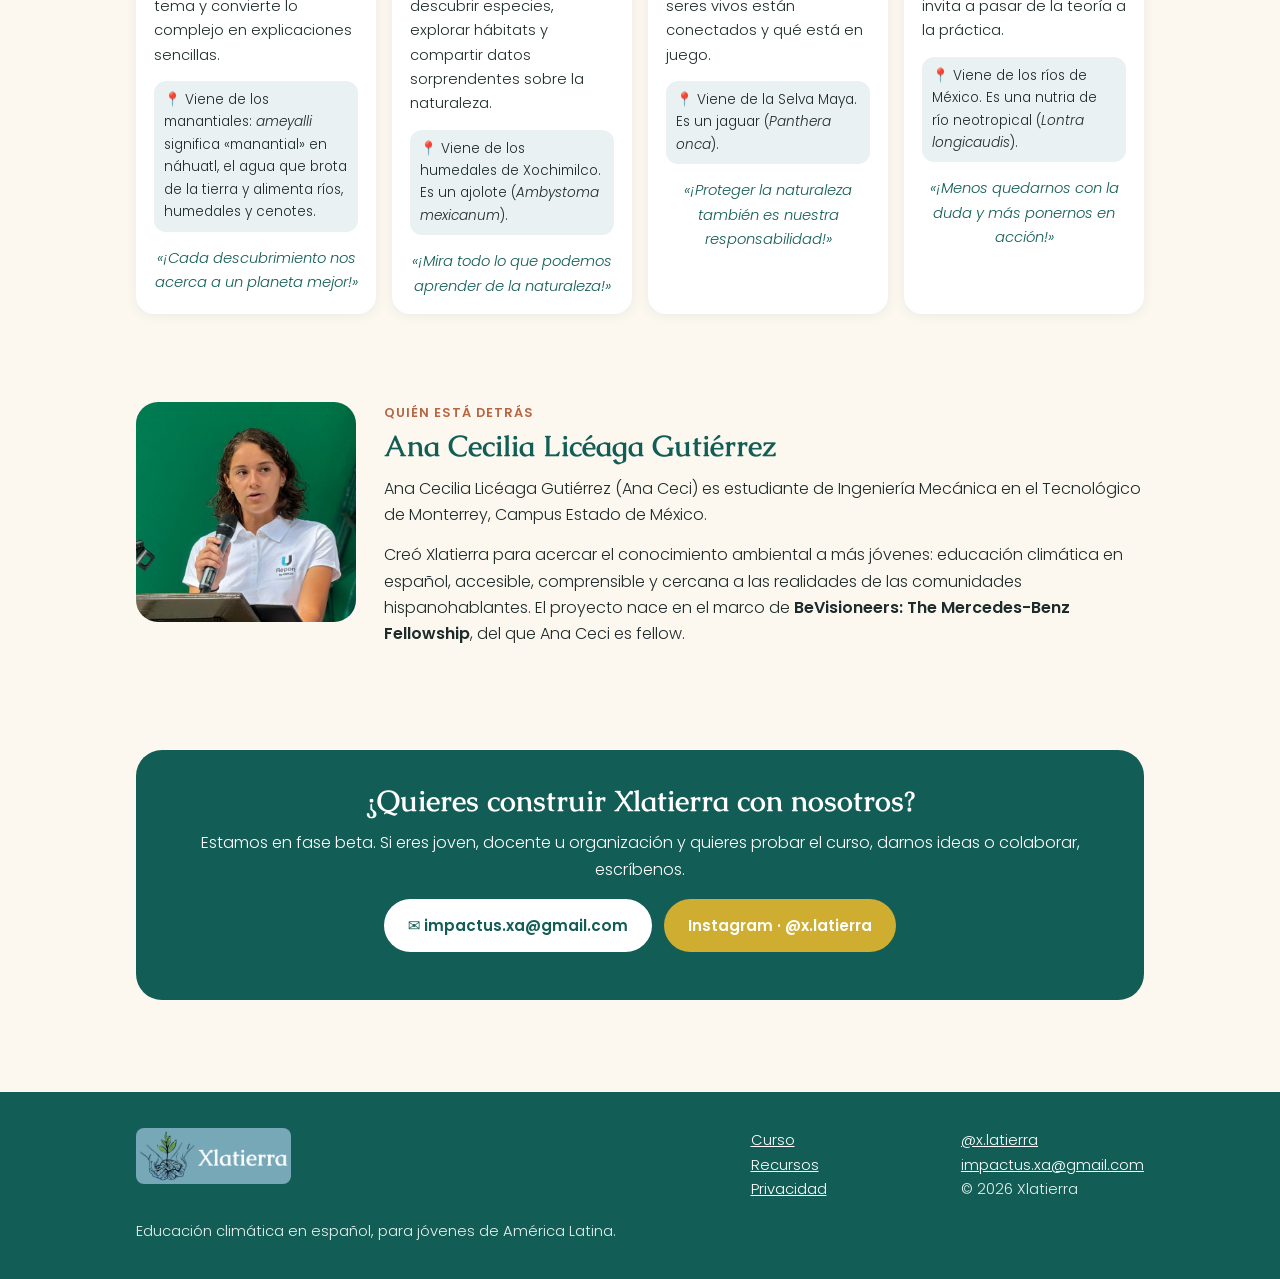
==== commit 63e4a24f: "Add files via upload" ====
--- a/index.html
+++ b/index.html
@@ -70,7 +70,7 @@
     <nav>
       <a href="#por-que" class="hide-sm">Por qué</a>
       <a href="#curso" class="hide-sm">Cursos</a>
-      <a href="mapa.html" class="hide-sm">Mapa</a>
+      <a href="mapas.html" class="hide-sm">Mapas</a>
       <a href="cursos.html" class="btn btn-primary" style="padding:9px 18px">Toma un curso</a>
     </nav>
   </div>
@@ -120,22 +120,22 @@
   </div>
 </section>
 
-<!-- ============ MAPA ============ -->
-<section class="sec-alt" id="mapa">
+<!-- ============ MAPAS ============ -->
+<section class="sec-alt" id="mapas">
   <div class="wrap mapband">
     <div>
-      <div class="kicker">Actividad extra · Módulo 2</div>
-      <h2>Explora el mapa de la biodiversidad de América Latina</h2>
-      <p style="max-width:560px">15 ecosistemas, de los humedales de Xochimilco a la Patagonia. Descubre qué especies viven en cada uno, cuánto se ha transformado, cuáles son los países megadiversos y pon a prueba lo que sabes con el reto «¿Dónde vive?».</p>
-      <div class="feat"><span>🌎 Países megadiversos</span><span>📉 Cuánto se ha transformado</span><span>🧭 Recorrido guiado</span><span>🎯 Reto «¿Dónde vive?»</span></div>
-      <p style="margin-top:16px"><a class="btn btn-primary" href="mapa.html">Abrir el mapa →</a></p>
-    </div>
-    <a class="mapprev" href="mapa.html" aria-label="Abrir el mapa">
+      <div class="kicker">Mapas interactivos</div>
+      <h2>Explora lo que pasa en nuestro territorio</h2>
+      <p style="max-width:560px">Recorre los impactos del cambio climático en México y la biodiversidad de América Latina, lugar por lugar, con recorridos guiados, retos y la fuente de cada dato.</p>
+      <div class="feat"><span>🇲🇽 Impactos en México</span><span>🌎 Biodiversidad de América Latina</span></div>
+      <p style="margin-top:16px"><a class="btn btn-primary" href="mapas.html">Ver los mapas →</a></p>
+    </div>
+    <a class="mapprev" href="mapas.html" aria-label="Ver los mapas">
       <span class="pin" style="left:22%;top:22%;background:#2f7fa3">💧</span>
-      <span class="pin" style="left:38%;top:30%;background:#3f7d3a">🌳</span>
+      <span class="pin" style="left:38%;top:30%;background:#c4572f">☀️</span>
       <span class="pin" style="left:30%;top:14%;background:#1f5f8b">🌊</span>
       <span class="pin" style="left:58%;top:52%;background:#3f7d3a">🌳</span>
-      <span class="pin" style="left:46%;top:46%;background:#b86544">⛰️</span>
+      <span class="pin" style="left:46%;top:46%;background:#a8802a">🌽</span>
       <span class="pin" style="left:62%;top:66%;background:#2f7fa3">💧</span>
       <span class="pin" style="left:52%;top:84%;background:#b86544">⛰️</span>
       <img src="img/pose-ajolote-feliz.png" alt="Axo con una lupa">
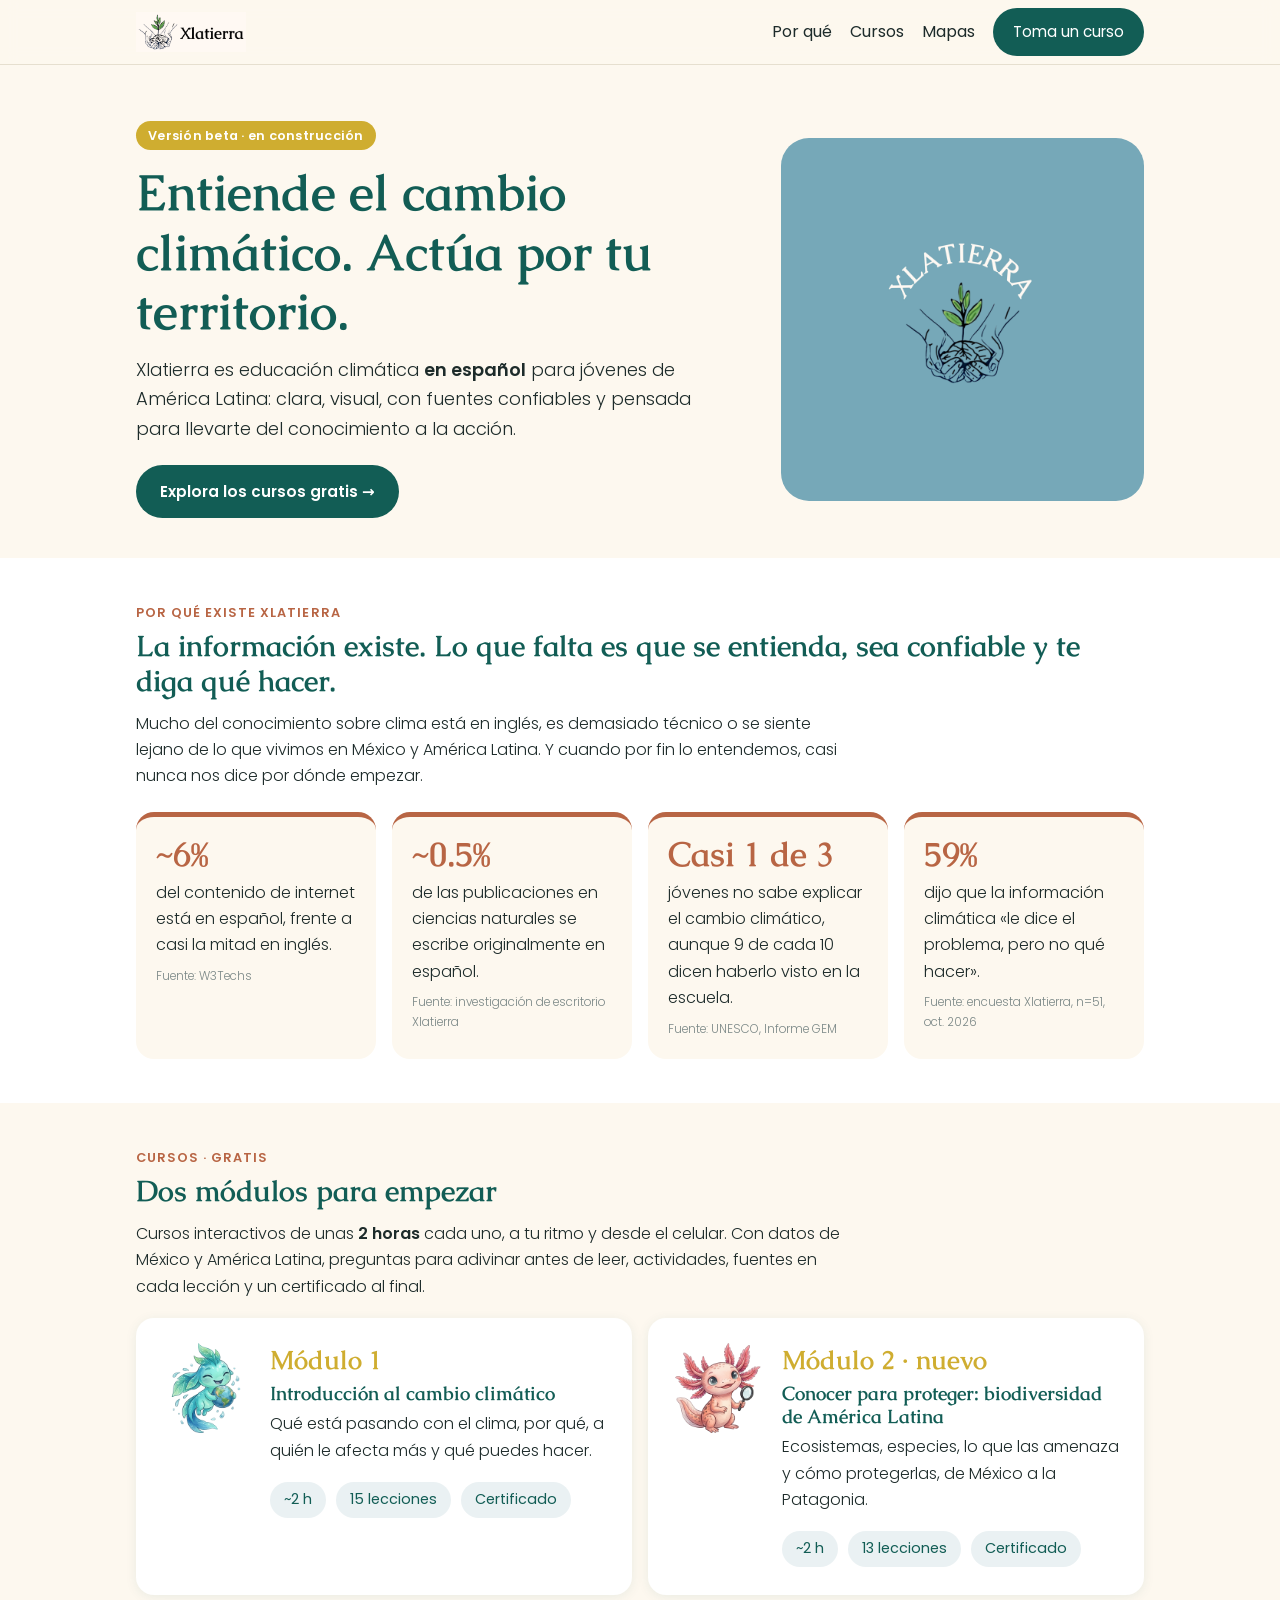
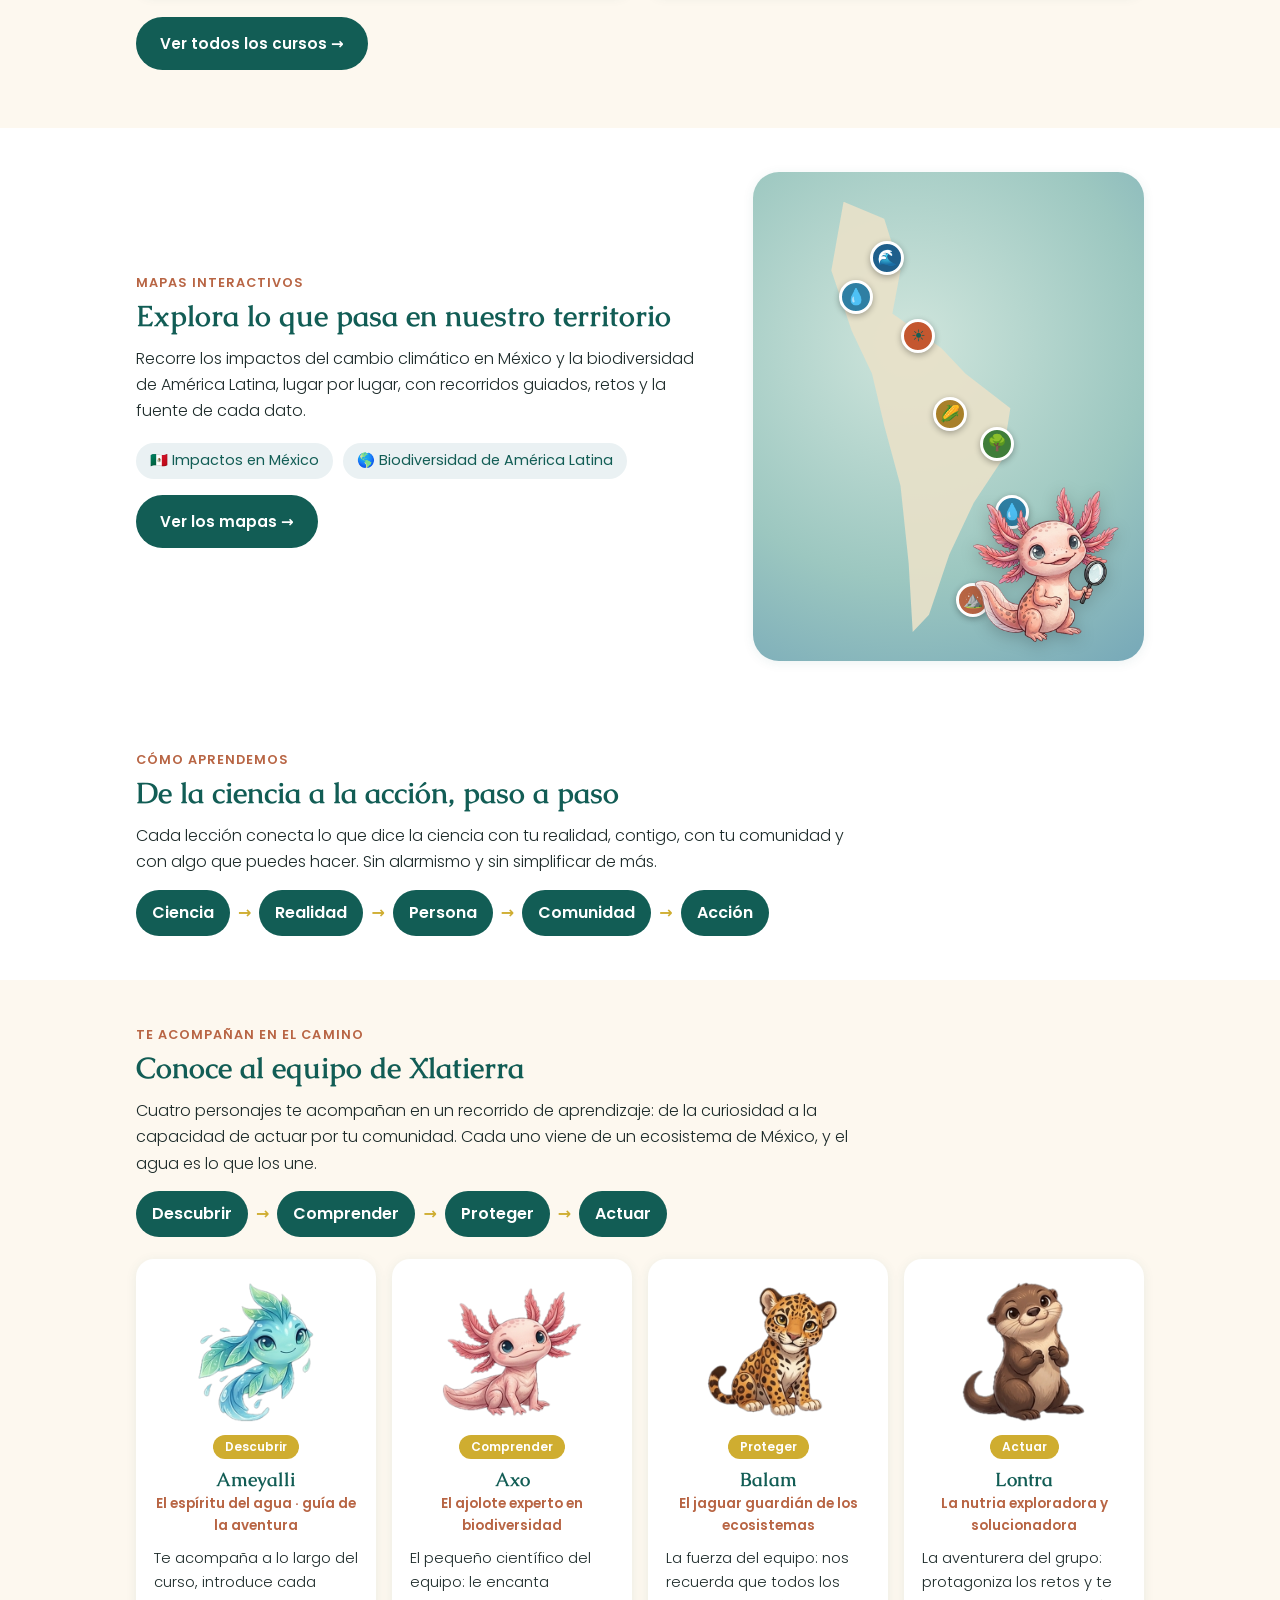
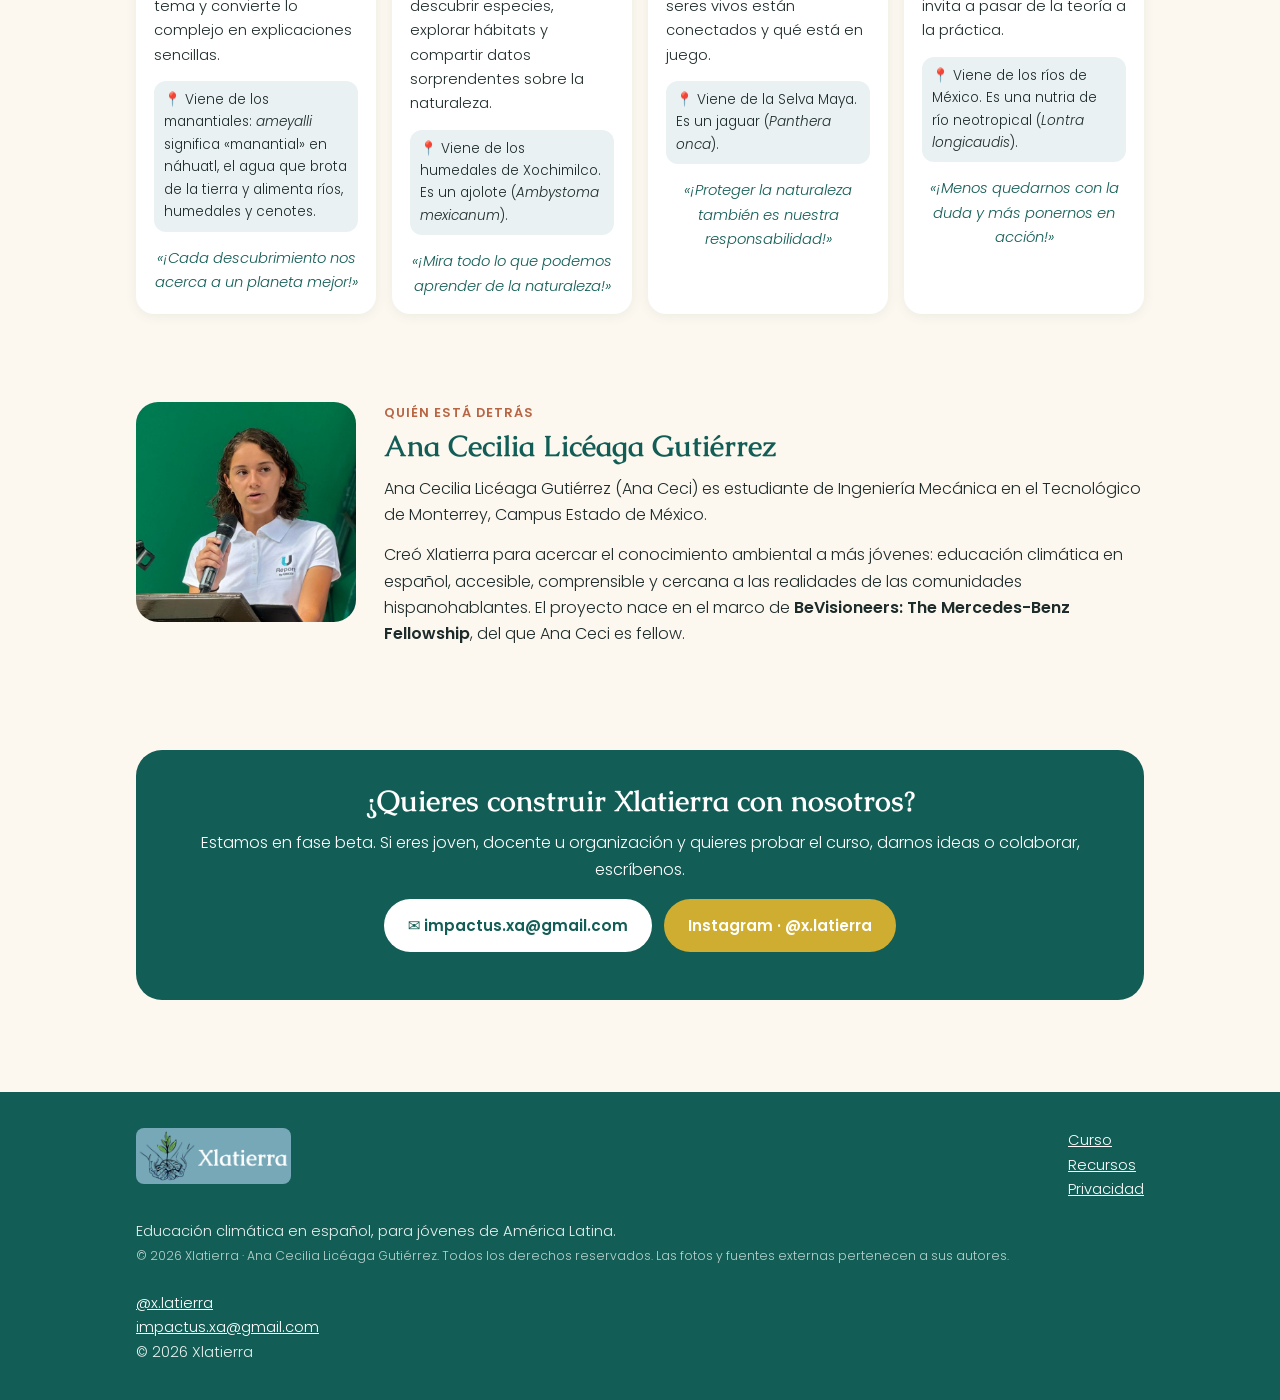
==== commit 71034bf3: "Add files via upload" ====
--- a/index.html
+++ b/index.html
@@ -232,7 +232,7 @@
 
 <footer class="site">
   <div class="wrap">
-    <div><img src="img/logo-rectangular-azul.png" alt="Xlatierra" style="height:56px;width:auto;border-radius:8px;margin-bottom:10px"><br>Educación climática en español, para jóvenes de América Latina.</div>
+    <div><img src="img/logo-rectangular-azul.png" alt="Xlatierra" style="height:56px;width:auto;border-radius:8px;margin-bottom:10px"><br>Educación climática en español, para jóvenes de América Latina.<br><small style="opacity:.8">© 2026 Xlatierra · Ana Cecilia Licéaga Gutiérrez. Todos los derechos reservados. Las fotos y fuentes externas pertenecen a sus autores.</small></div>
     <div><a href="curso.html">Curso</a><br><a href="curso.html#recursos">Recursos</a><br><a href="curso.html#privacidad">Privacidad</a></div>
     <div><a href="https://www.instagram.com/x.latierra/" target="_blank" rel="noopener">@x.latierra</a><br><a href="mailto:impactus.xa@gmail.com">impactus.xa@gmail.com</a><br>© 2026 Xlatierra</div>
   </div>
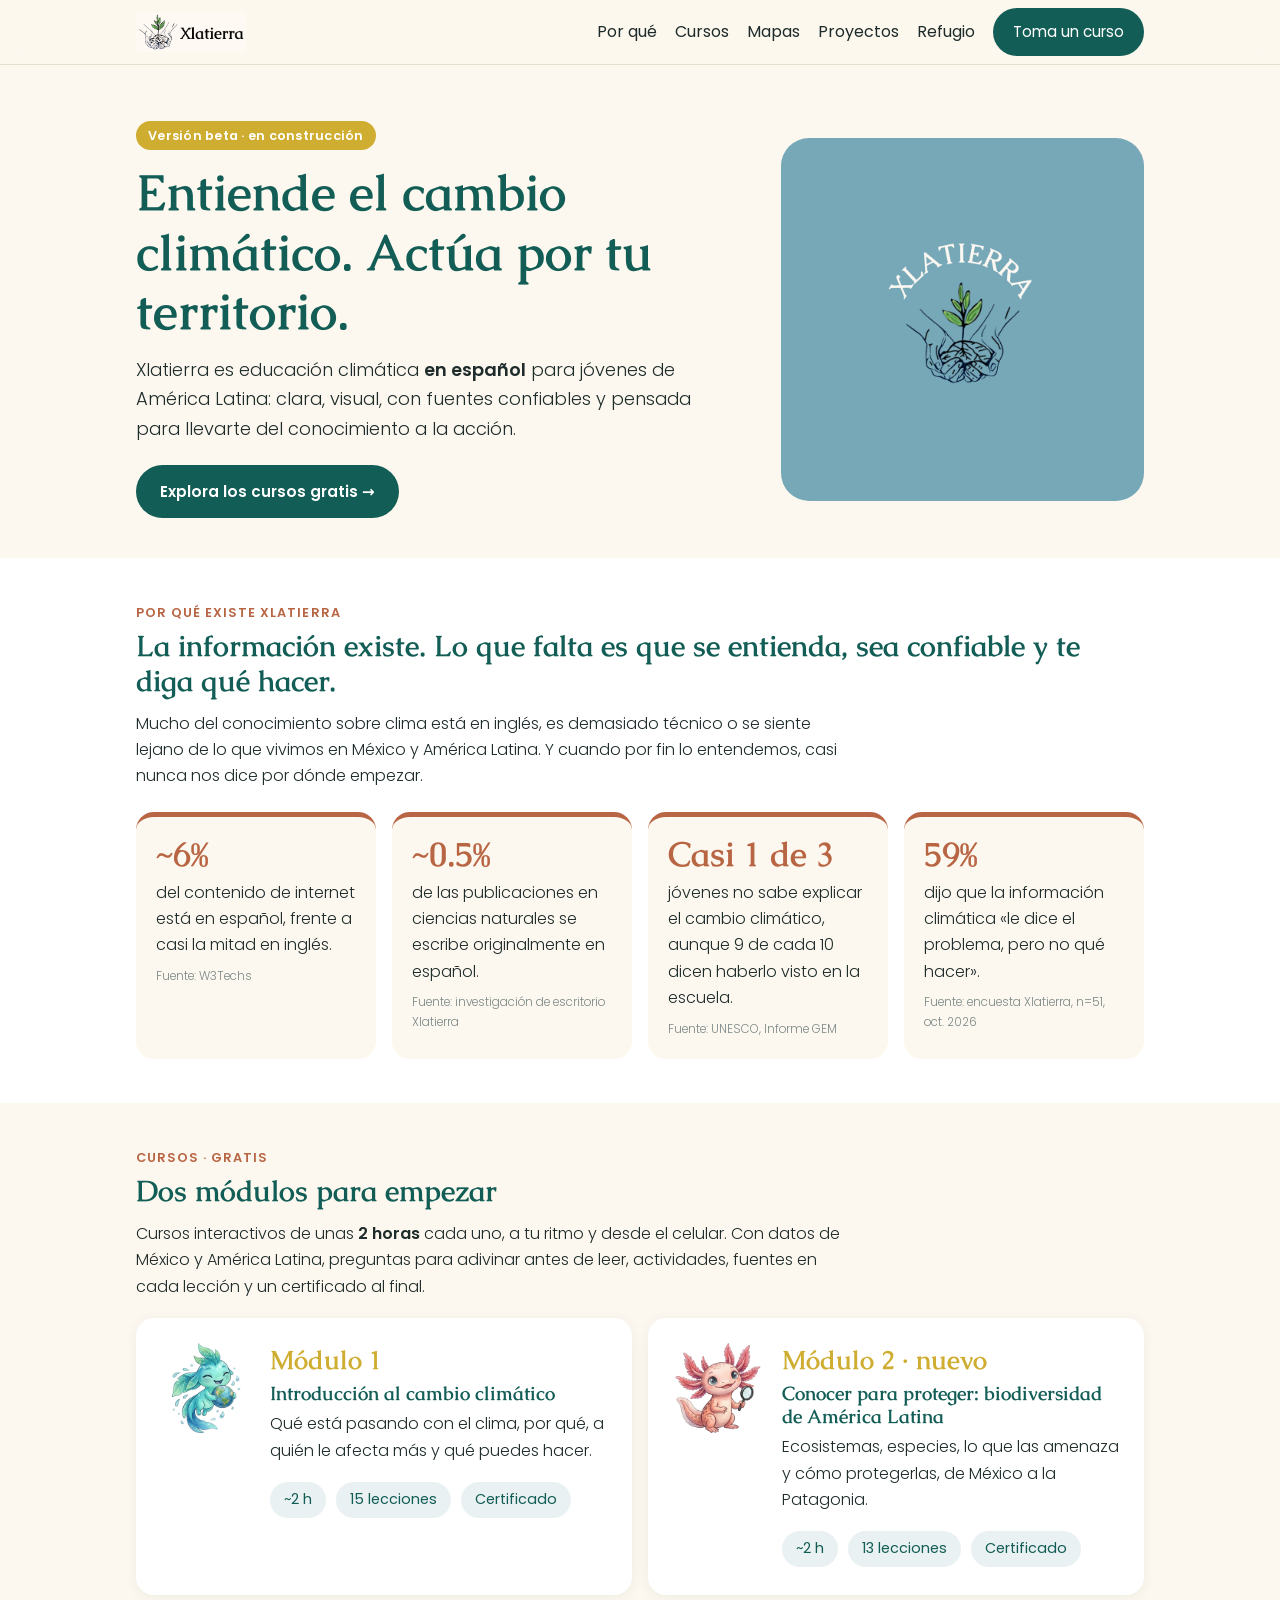
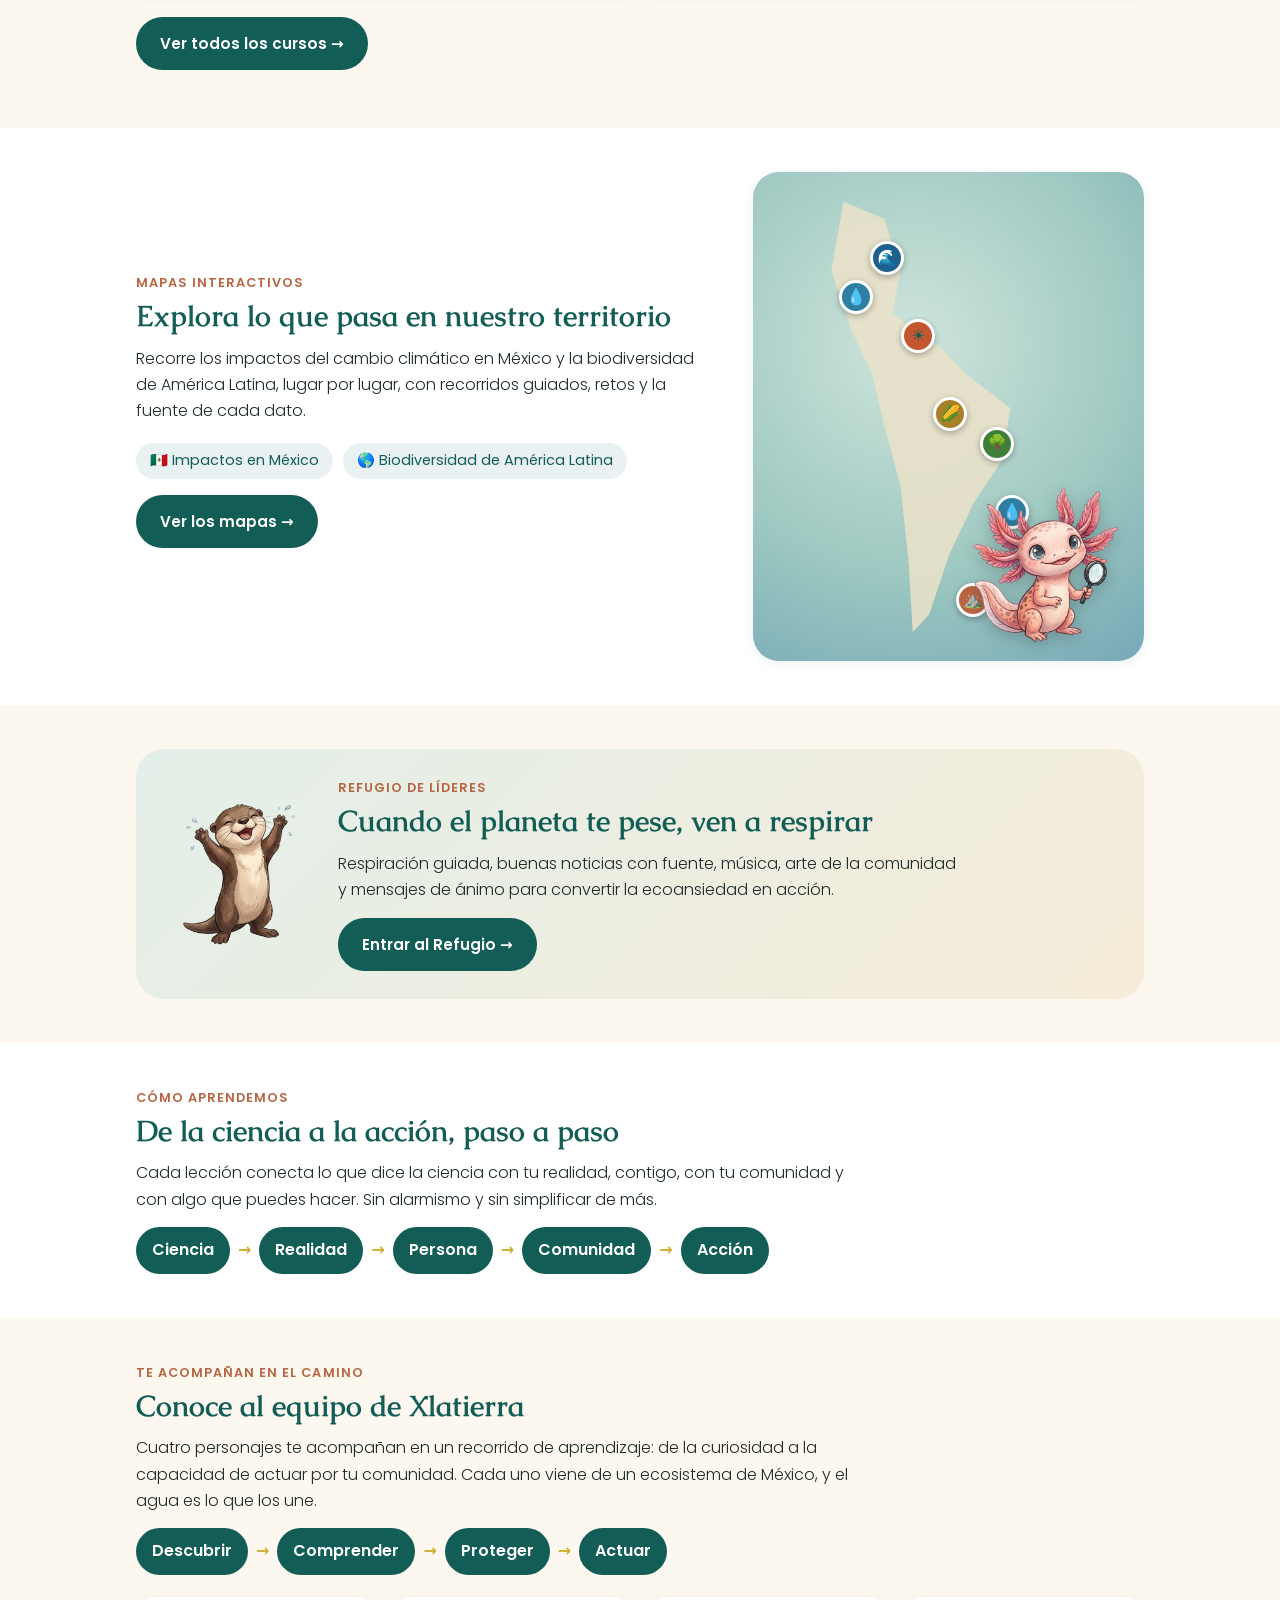
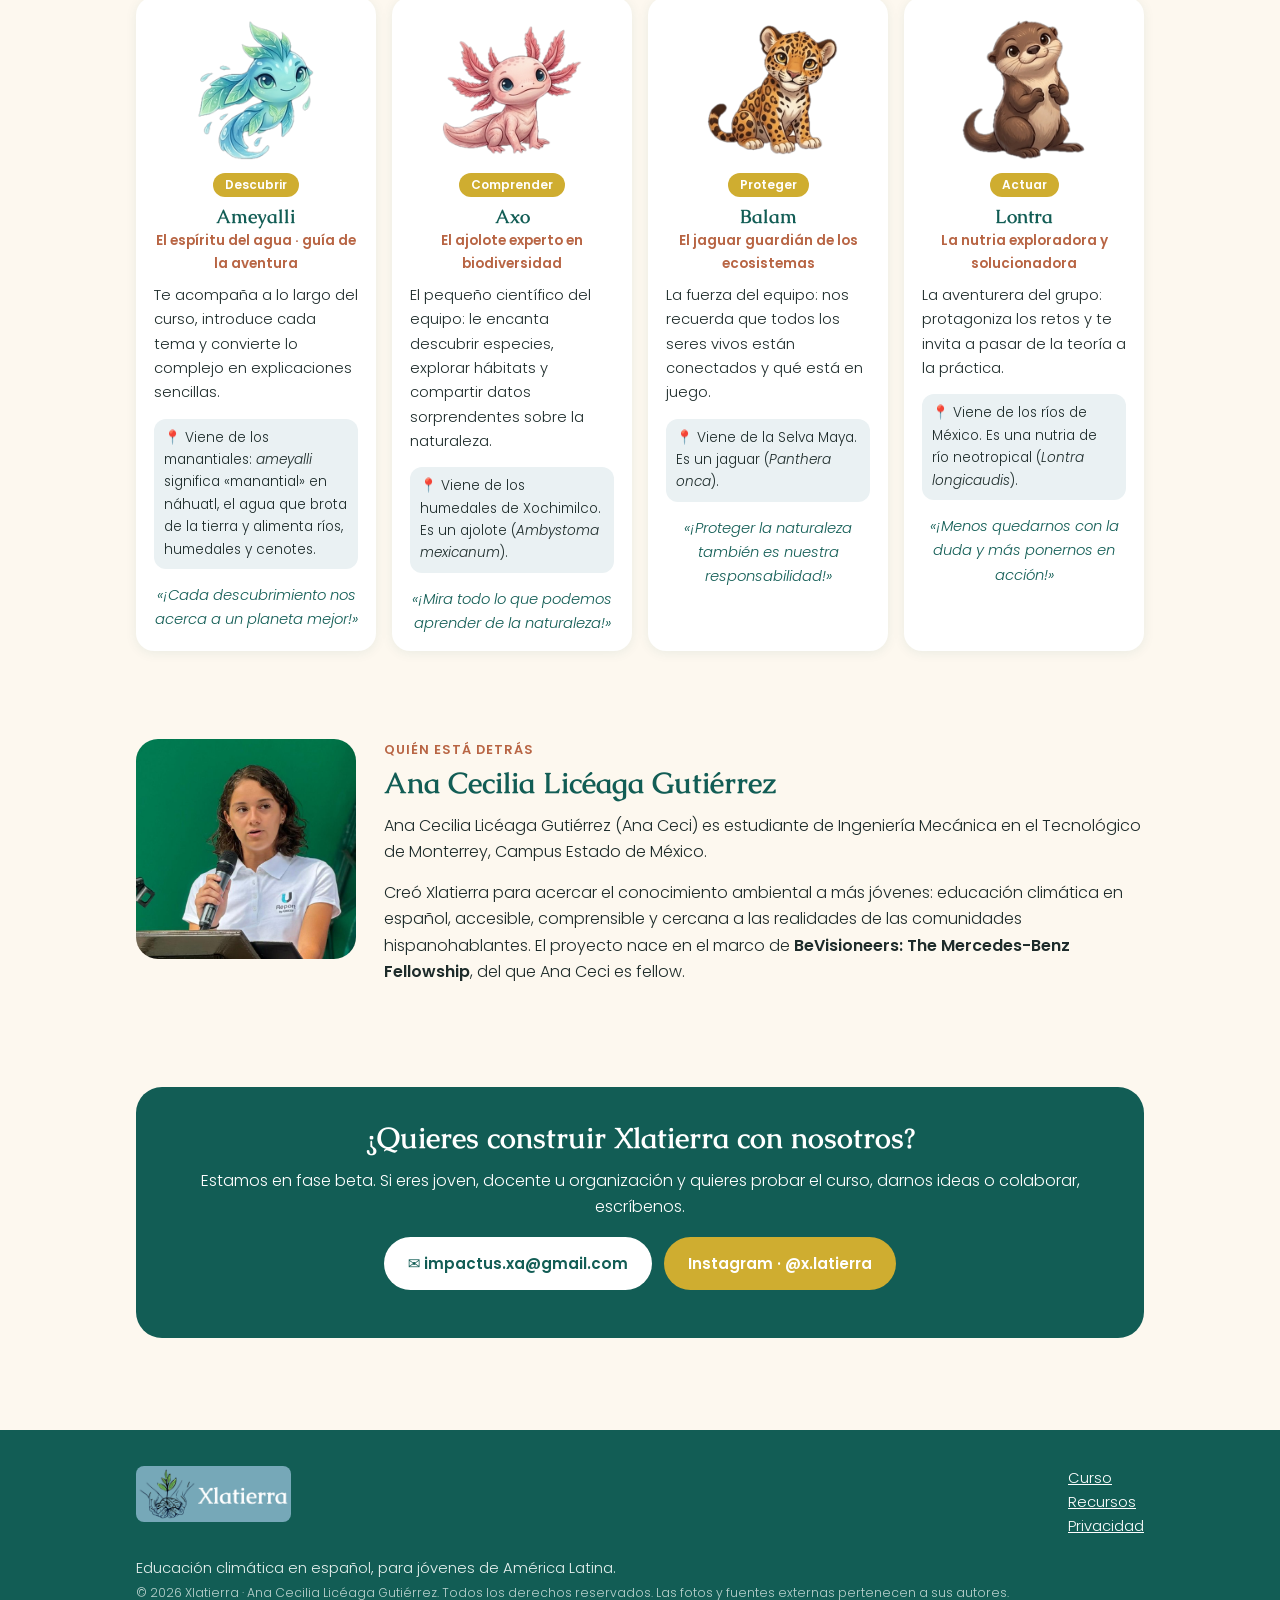
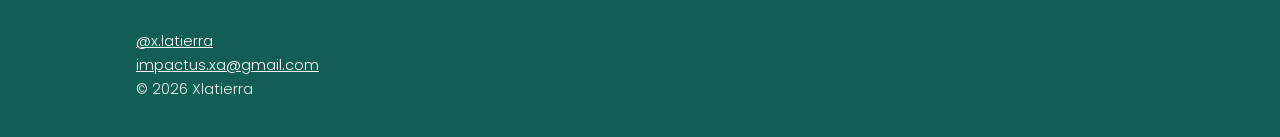
==== commit 7d853484: "Add files via upload" ====
--- a/index.html
+++ b/index.html
@@ -71,6 +71,8 @@
       <a href="#por-que" class="hide-sm">Por qué</a>
       <a href="#curso" class="hide-sm">Cursos</a>
       <a href="mapas.html" class="hide-sm">Mapas</a>
+      <a href="proyectos.html" class="hide-sm">Proyectos</a>
+      <a href="refugio.html" class="hide-sm">Refugio</a>
       <a href="cursos.html" class="btn btn-primary" style="padding:9px 18px">Toma un curso</a>
     </nav>
   </div>
@@ -143,6 +145,21 @@
   </div>
 </section>
 
+<!-- ============ REFUGIO ============ -->
+<section id="refugio">
+  <div class="wrap">
+    <div style="display:flex;gap:24px;align-items:center;flex-wrap:wrap;background:linear-gradient(135deg,#e3efe9,#f6ecd9);border-radius:28px;padding:28px">
+      <img src="img/pose-nutria-feliz.png" alt="Lontra" style="width:150px">
+      <div style="flex:1;min-width:240px">
+        <div class="kicker">Refugio de líderes</div>
+        <h2>Cuando el planeta te pese, ven a respirar</h2>
+        <p style="max-width:620px">Respiración guiada, buenas noticias con fuente, música, arte de la comunidad y mensajes de ánimo para convertir la ecoansiedad en acción.</p>
+        <a class="btn btn-primary" href="refugio.html">Entrar al Refugio →</a>
+      </div>
+    </div>
+  </div>
+</section>
+
 <!-- ============ ENFOQUE ============ -->
 <section class="sec-alt">
   <div class="wrap">
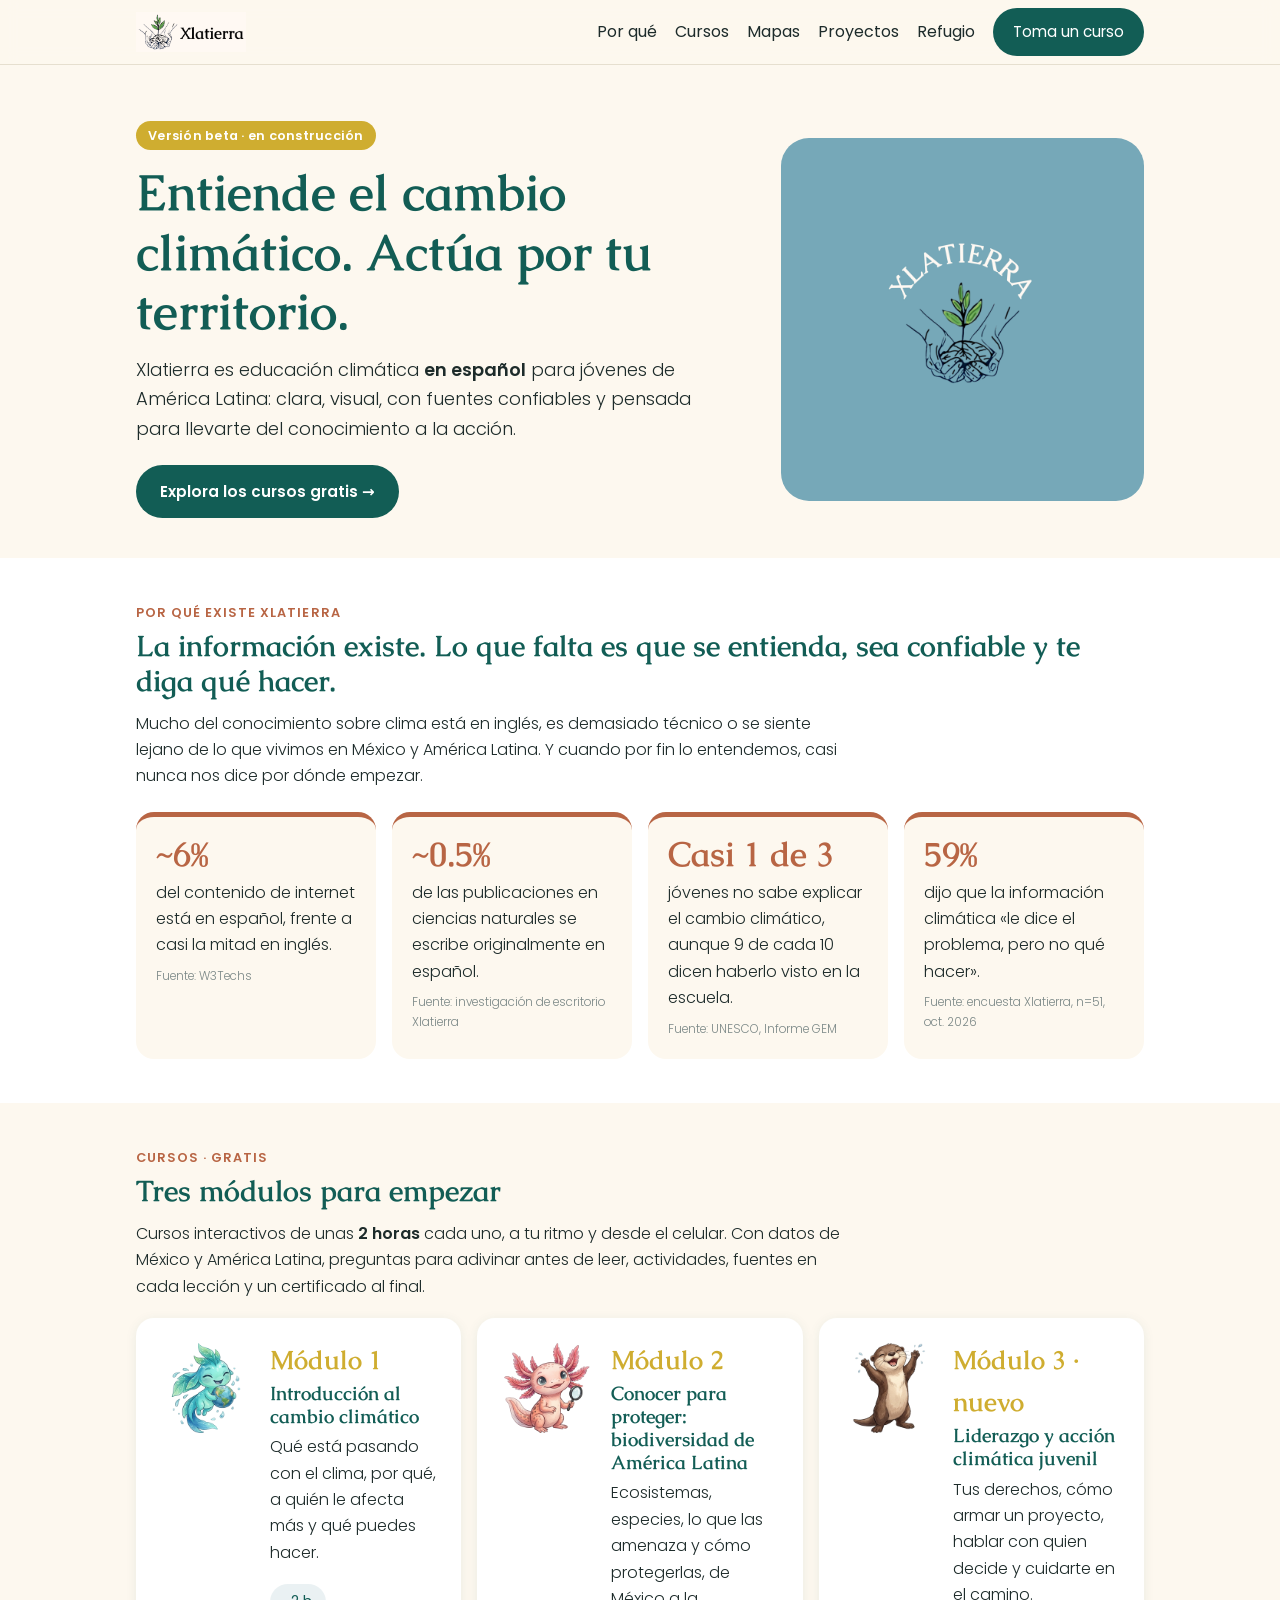
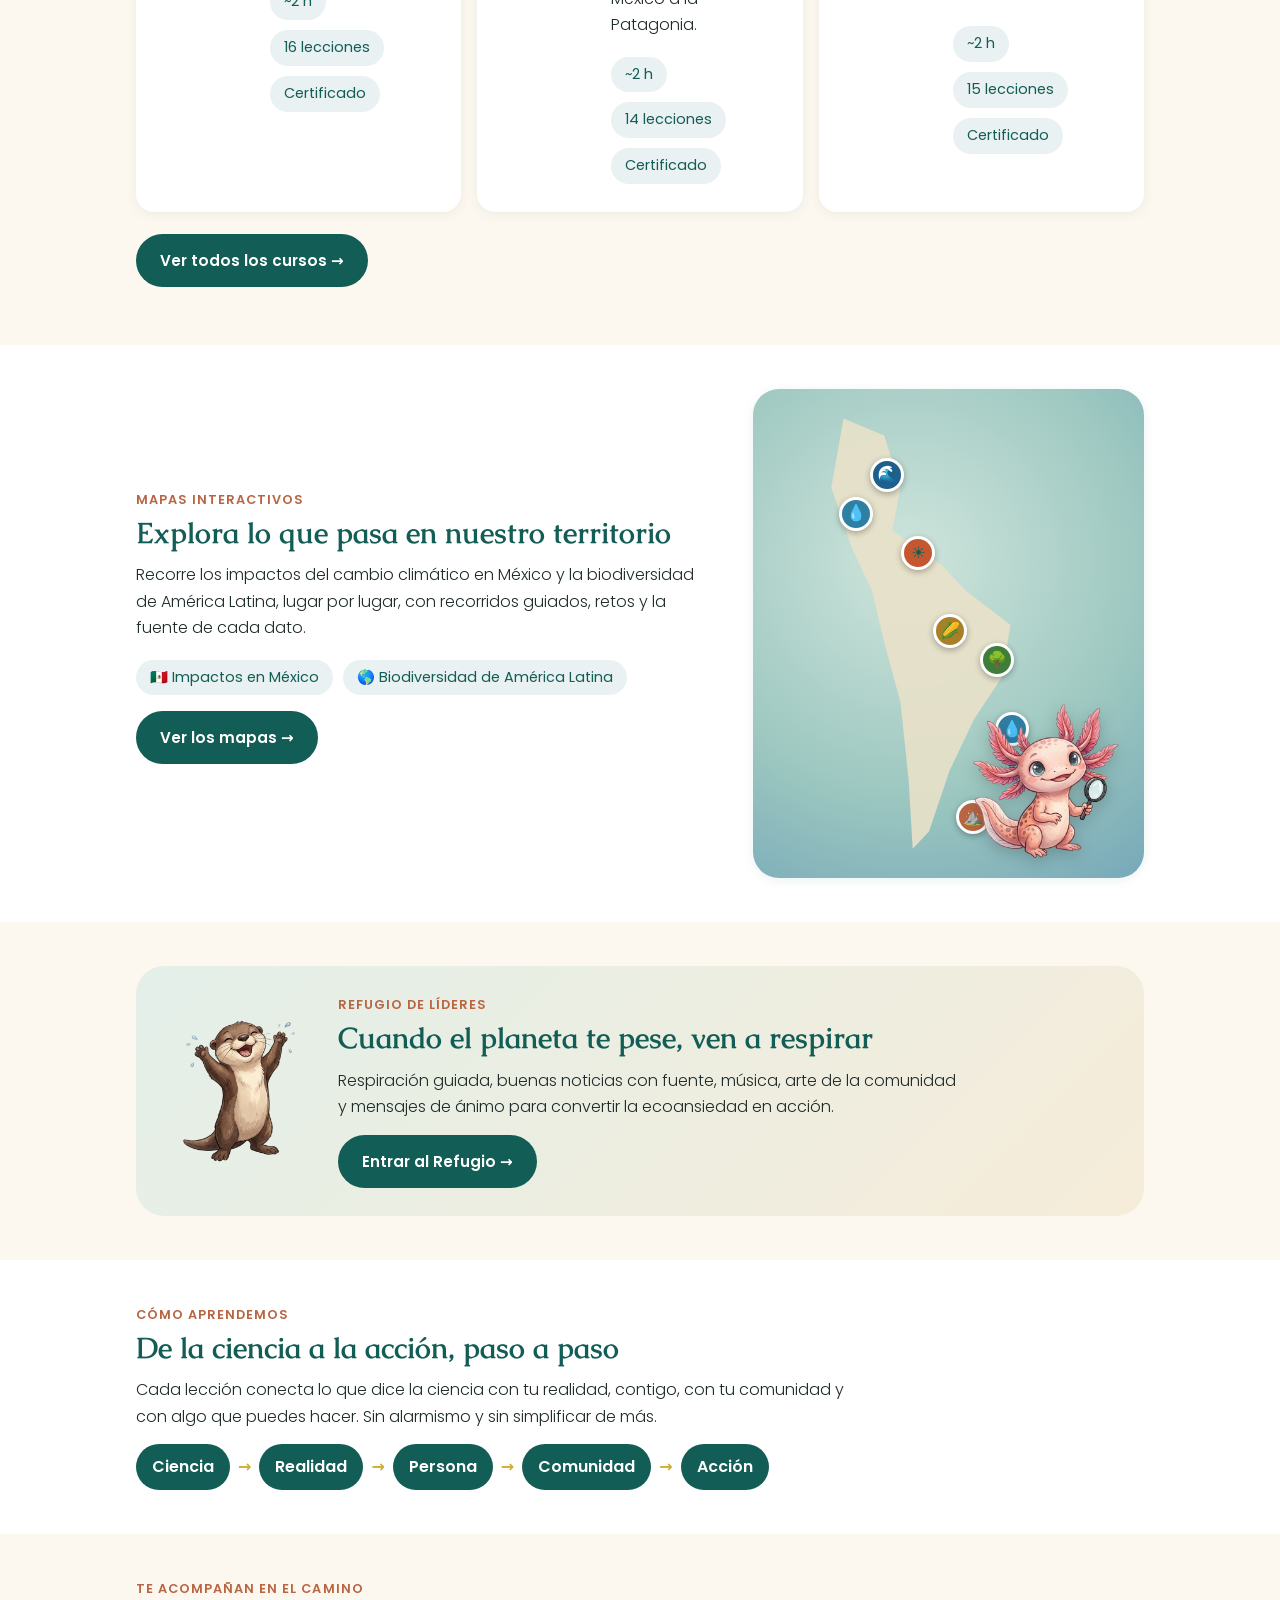
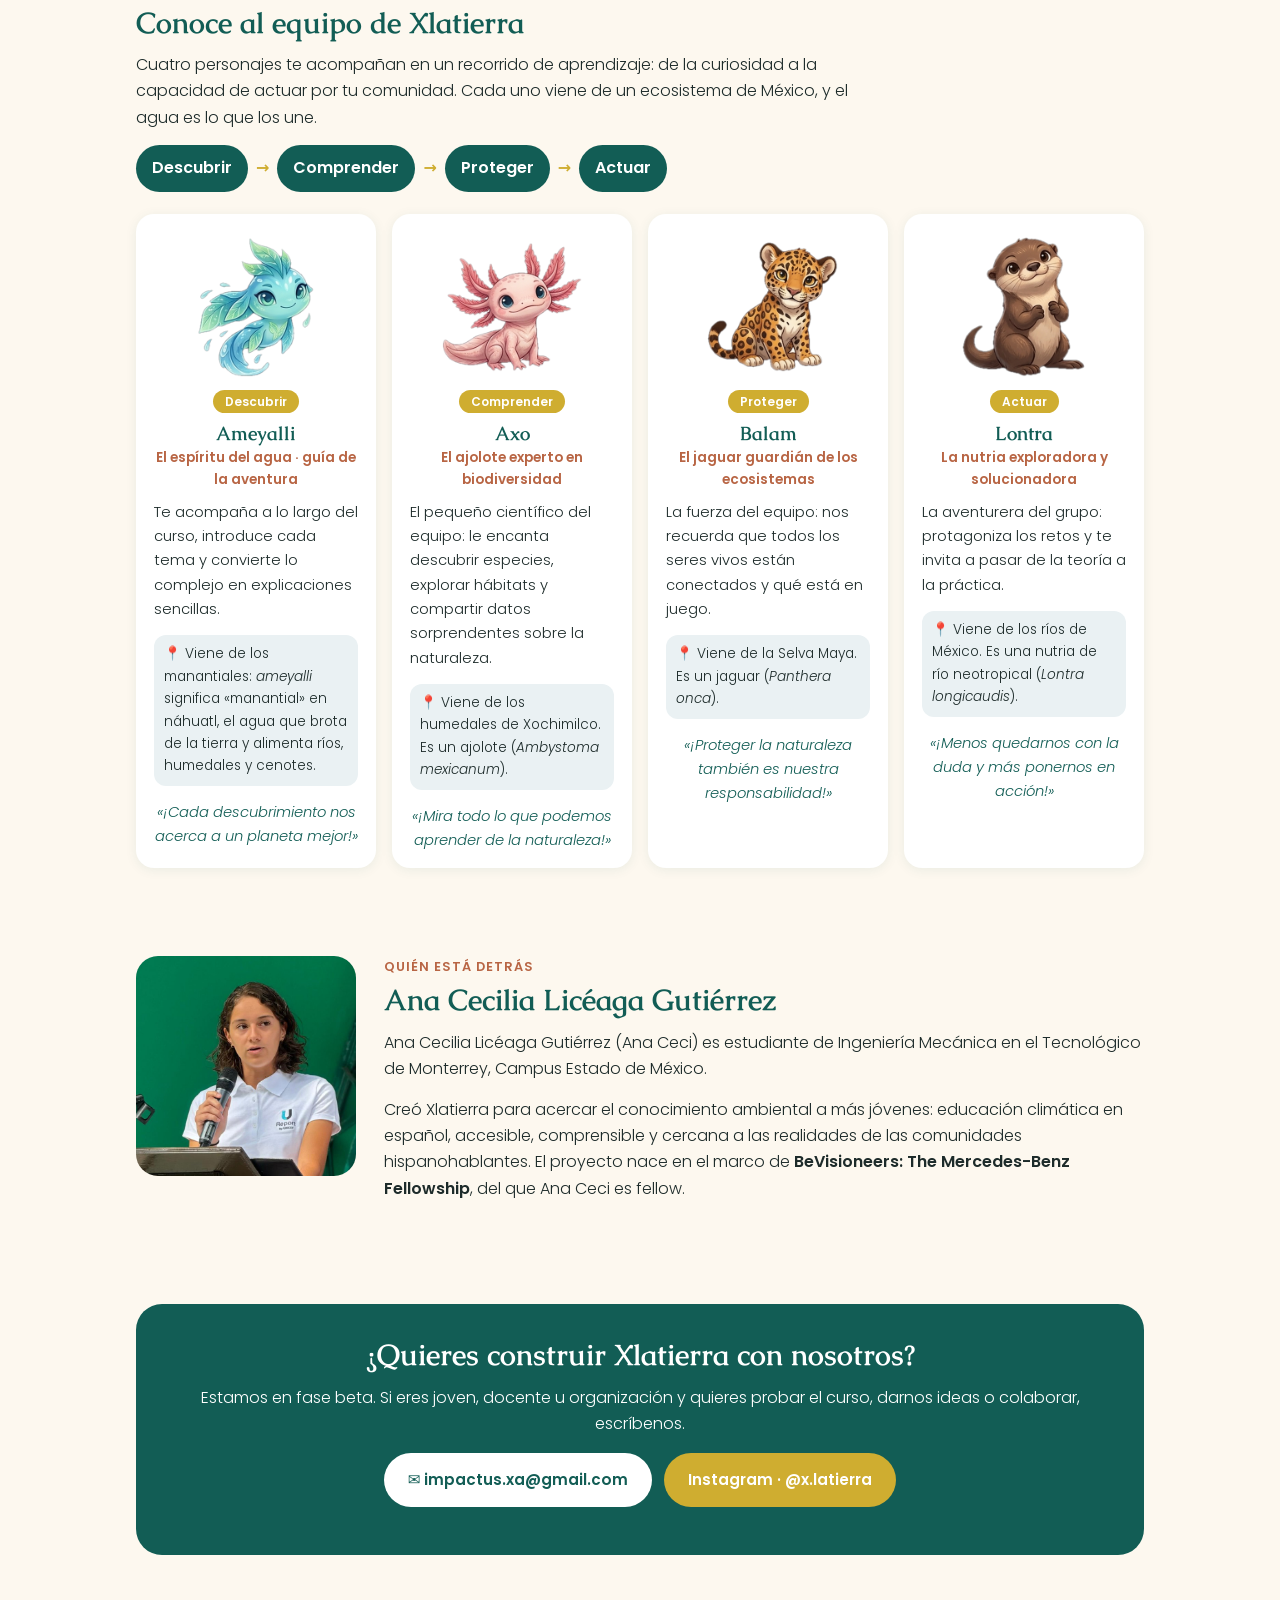
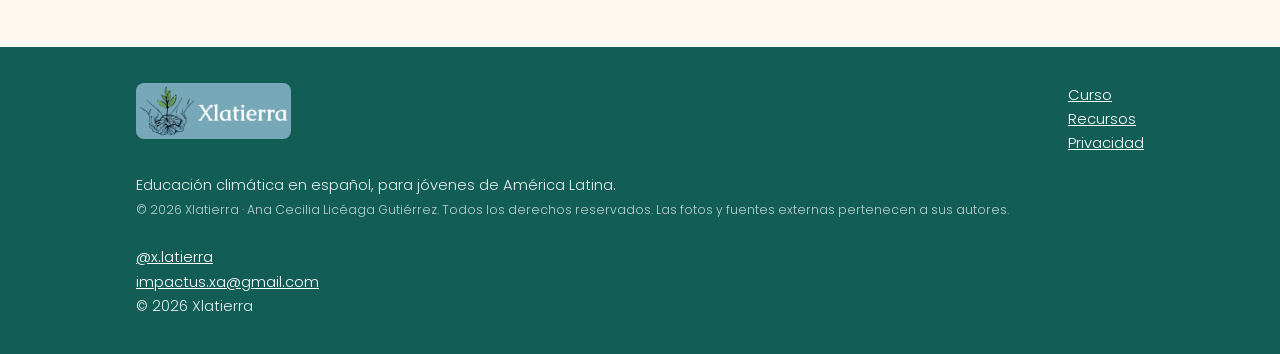
==== commit f0da4059: "Add files via upload" ====
--- a/index.html
+++ b/index.html
@@ -112,11 +112,12 @@
 <section id="curso">
   <div class="wrap">
     <div class="kicker">Cursos · gratis</div>
-    <h2>Dos módulos para empezar</h2>
+    <h2>Tres módulos para empezar</h2>
     <p style="max-width:720px">Cursos interactivos de unas <strong>2 horas</strong> cada uno, a tu ritmo y desde el celular. Con datos de México y América Latina, preguntas para adivinar antes de leer, actividades, fuentes en cada lección y un certificado al final.</p>
     <div class="grid g2" style="margin-top:18px">
-      <a class="unitc modc" href="curso.html"><img src="img/pose-espiritu-feliz.png" alt=""><div><div class="n">Módulo 1</div><h3>Introducción al cambio climático</h3><p>Qué está pasando con el clima, por qué, a quién le afecta más y qué puedes hacer.</p><div class="feat"><span>~2 h</span><span>15 lecciones</span><span>Certificado</span></div></div></a>
-      <a class="unitc modc" href="biodiversidad.html"><img src="img/pose-ajolote-feliz.png" alt=""><div><div class="n">Módulo 2 · nuevo</div><h3>Conocer para proteger: biodiversidad de América Latina</h3><p>Ecosistemas, especies, lo que las amenaza y cómo protegerlas, de México a la Patagonia.</p><div class="feat"><span>~2 h</span><span>13 lecciones</span><span>Certificado</span></div></div></a>
+      <a class="unitc modc" href="curso.html"><img src="img/pose-espiritu-feliz.png" alt=""><div><div class="n">Módulo 1</div><h3>Introducción al cambio climático</h3><p>Qué está pasando con el clima, por qué, a quién le afecta más y qué puedes hacer.</p><div class="feat"><span>~2 h</span><span>16 lecciones</span><span>Certificado</span></div></div></a>
+      <a class="unitc modc" href="biodiversidad.html"><img src="img/pose-ajolote-feliz.png" alt=""><div><div class="n">Módulo 2</div><h3>Conocer para proteger: biodiversidad de América Latina</h3><p>Ecosistemas, especies, lo que las amenaza y cómo protegerlas, de México a la Patagonia.</p><div class="feat"><span>~2 h</span><span>14 lecciones</span><span>Certificado</span></div></div></a>
+      <a class="unitc modc" href="liderazgo.html"><img src="img/pose-nutria-feliz.png" alt=""><div><div class="n">Módulo 3 · nuevo</div><h3>Liderazgo y acción climática juvenil</h3><p>Tus derechos, cómo armar un proyecto, hablar con quien decide y cuidarte en el camino.</p><div class="feat"><span>~2 h</span><span>15 lecciones</span><span>Certificado</span></div></div></a>
     </div>
     <p style="margin-top:22px"><a class="btn btn-primary" href="cursos.html">Ver todos los cursos →</a></p>
   </div>
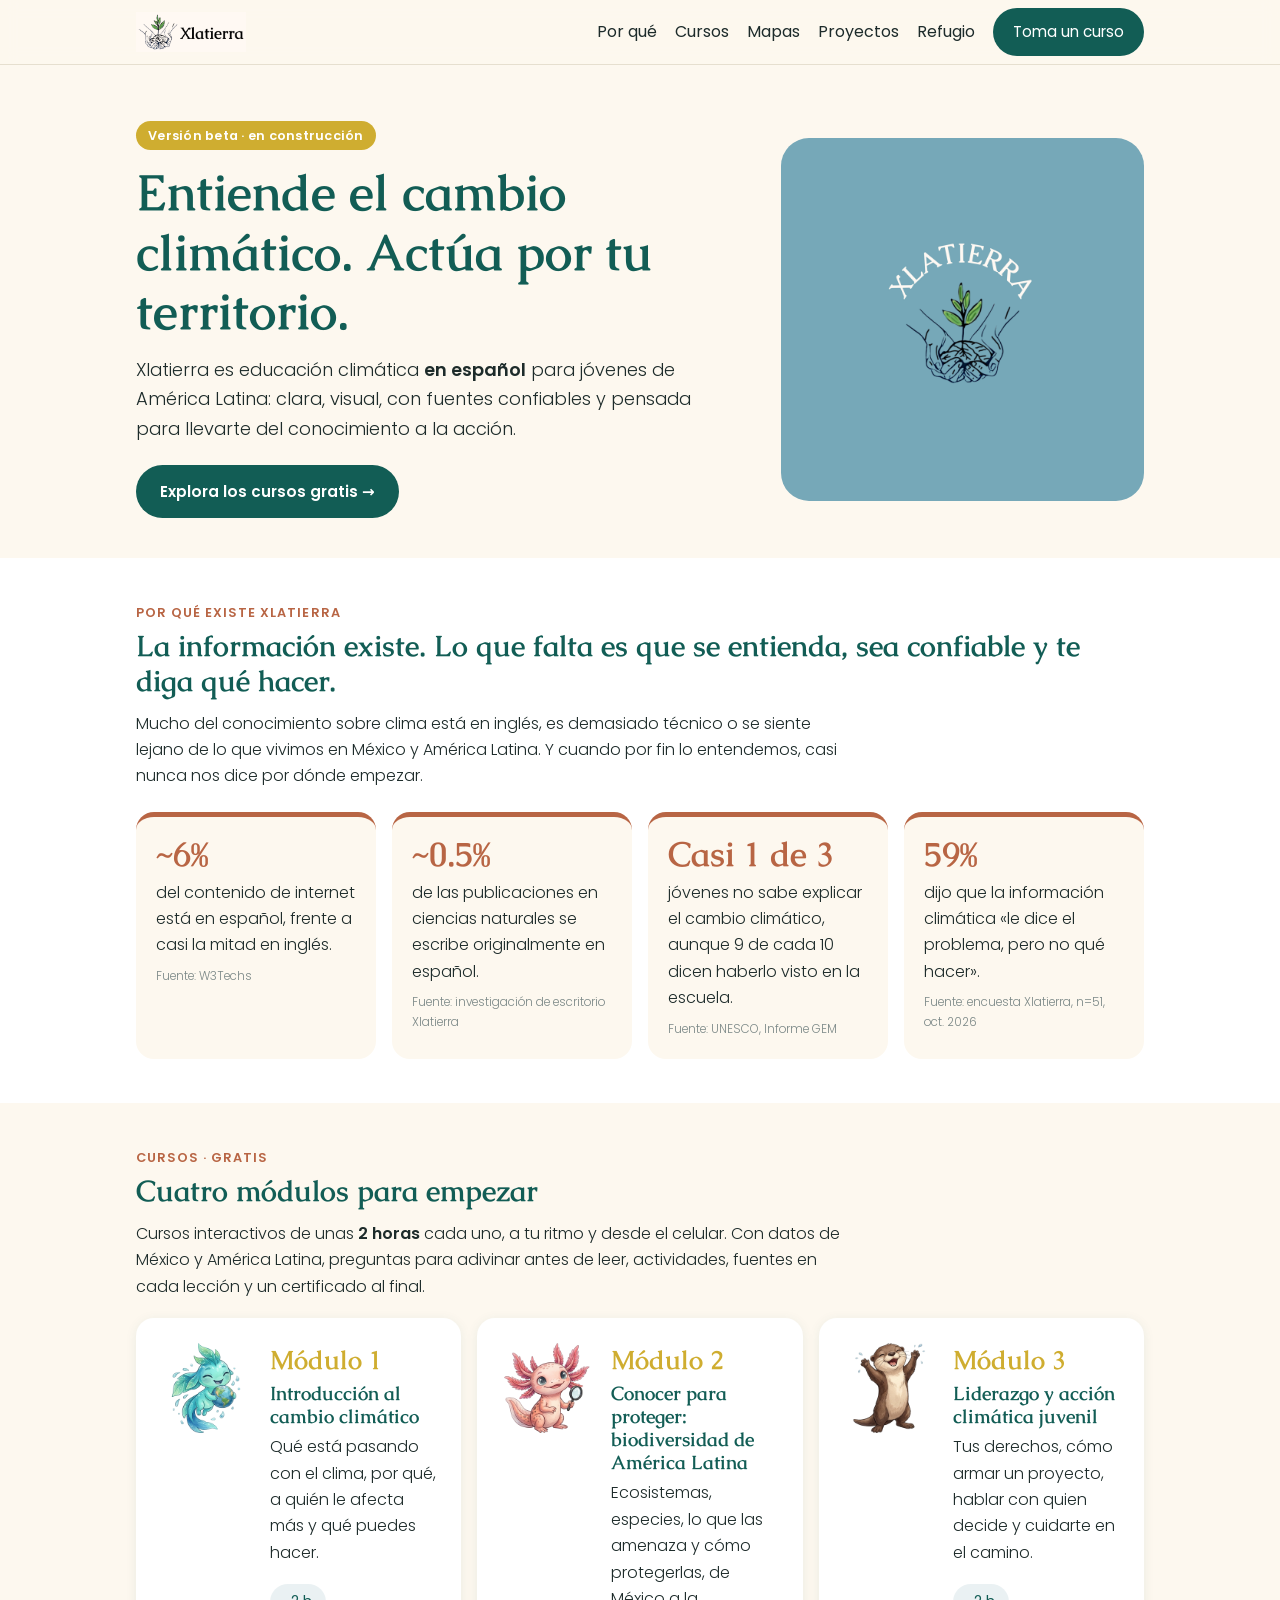
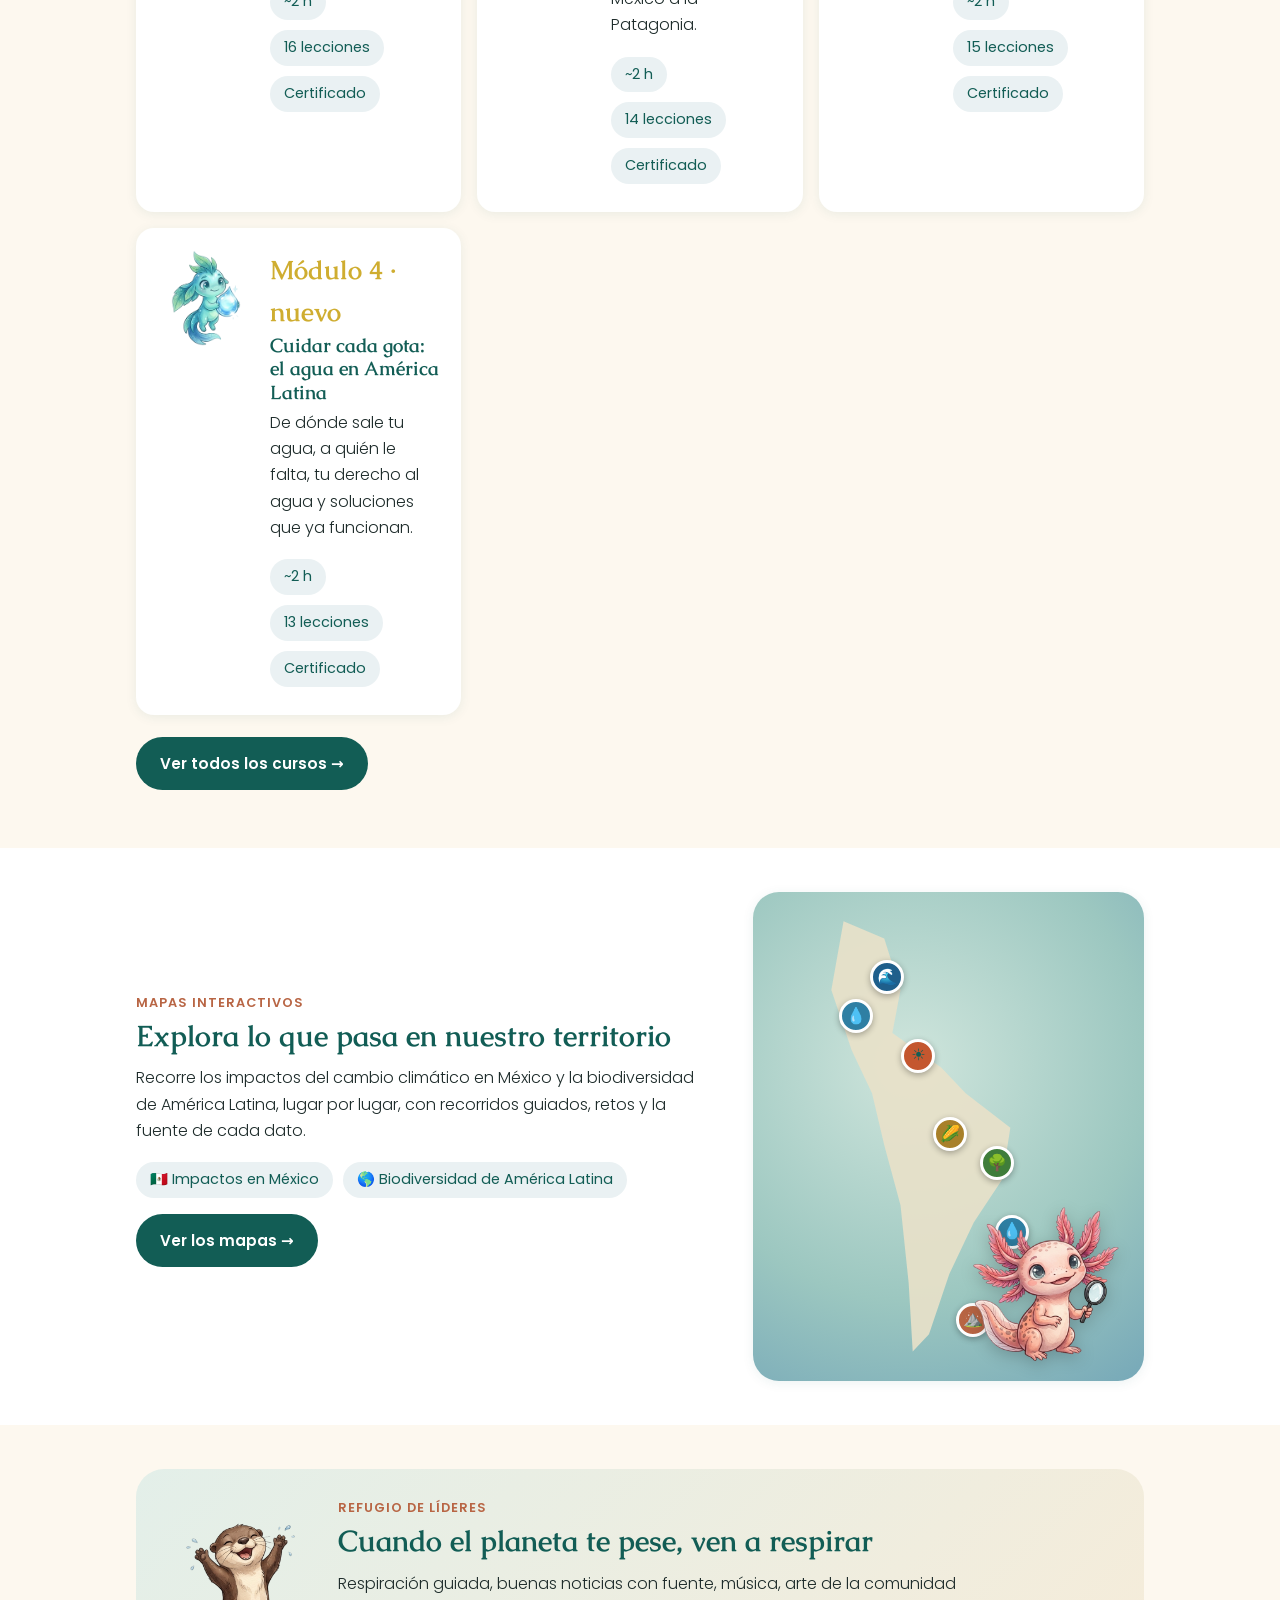
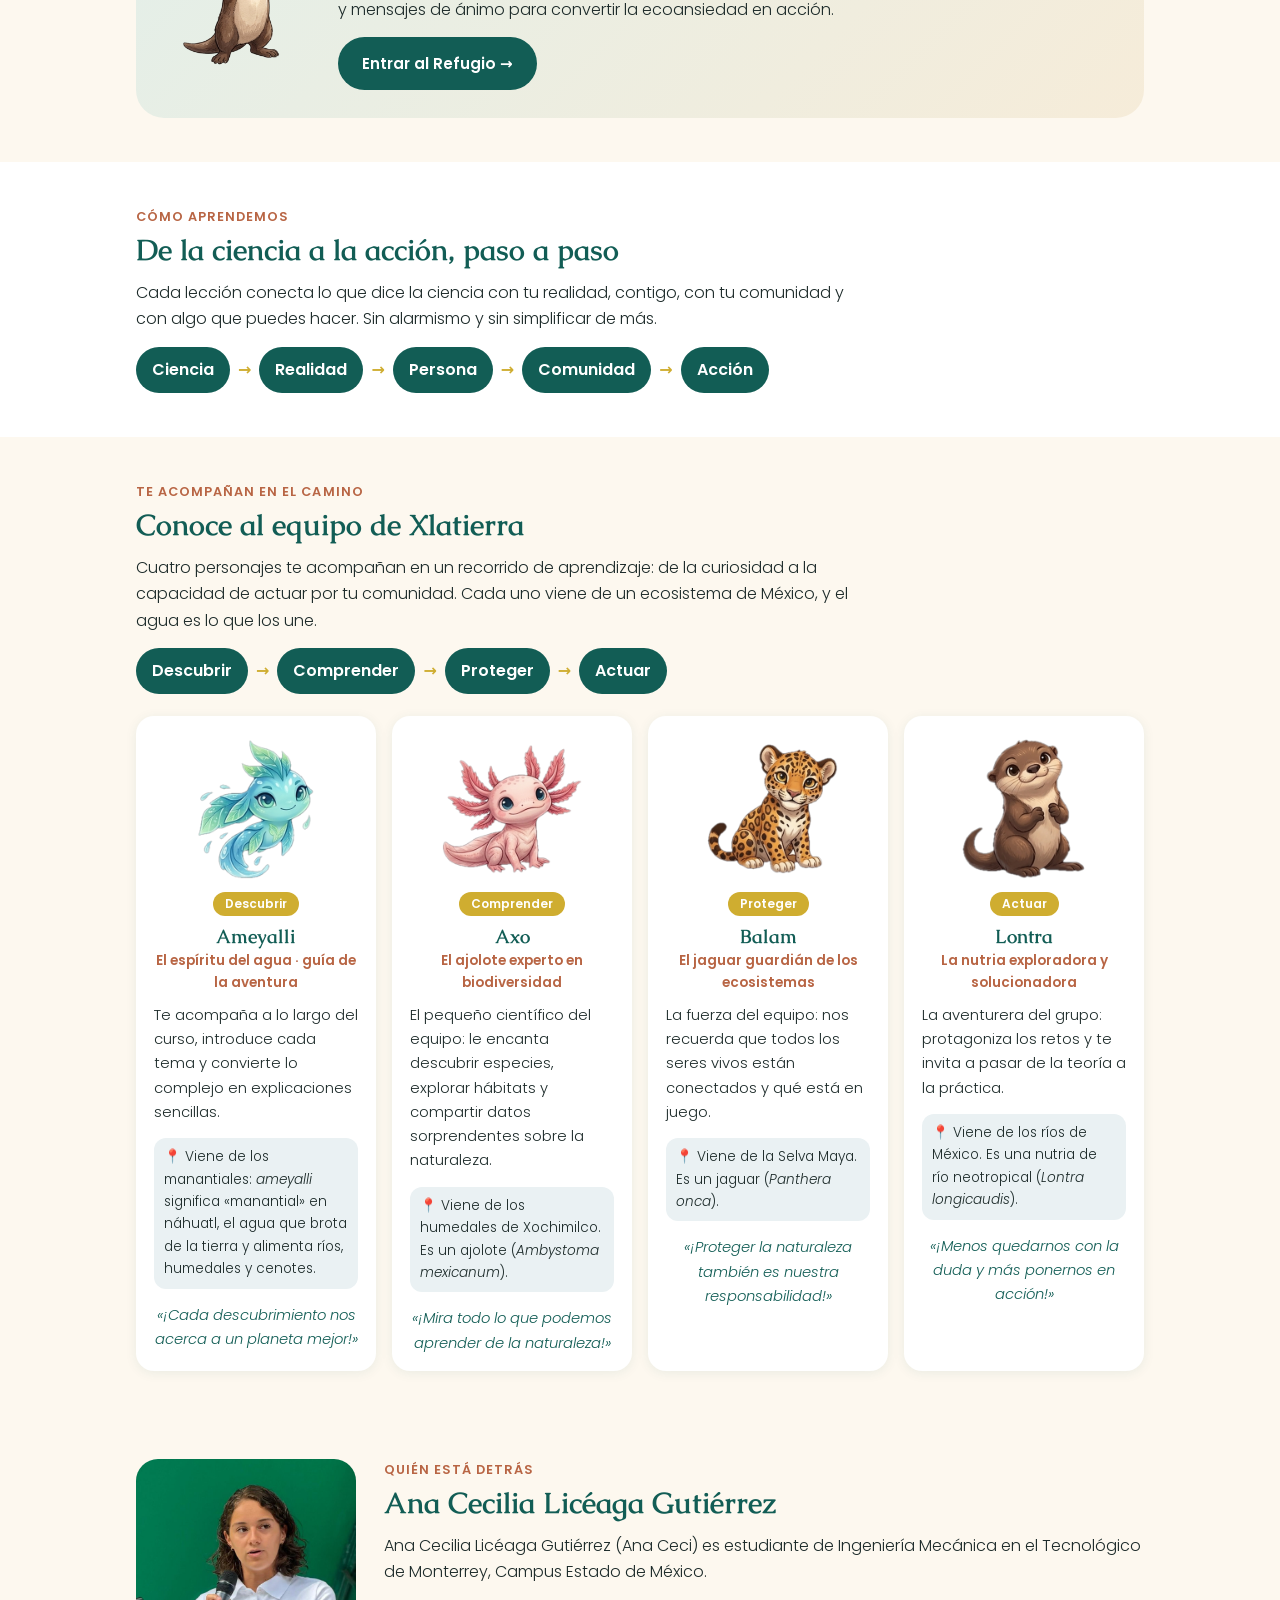
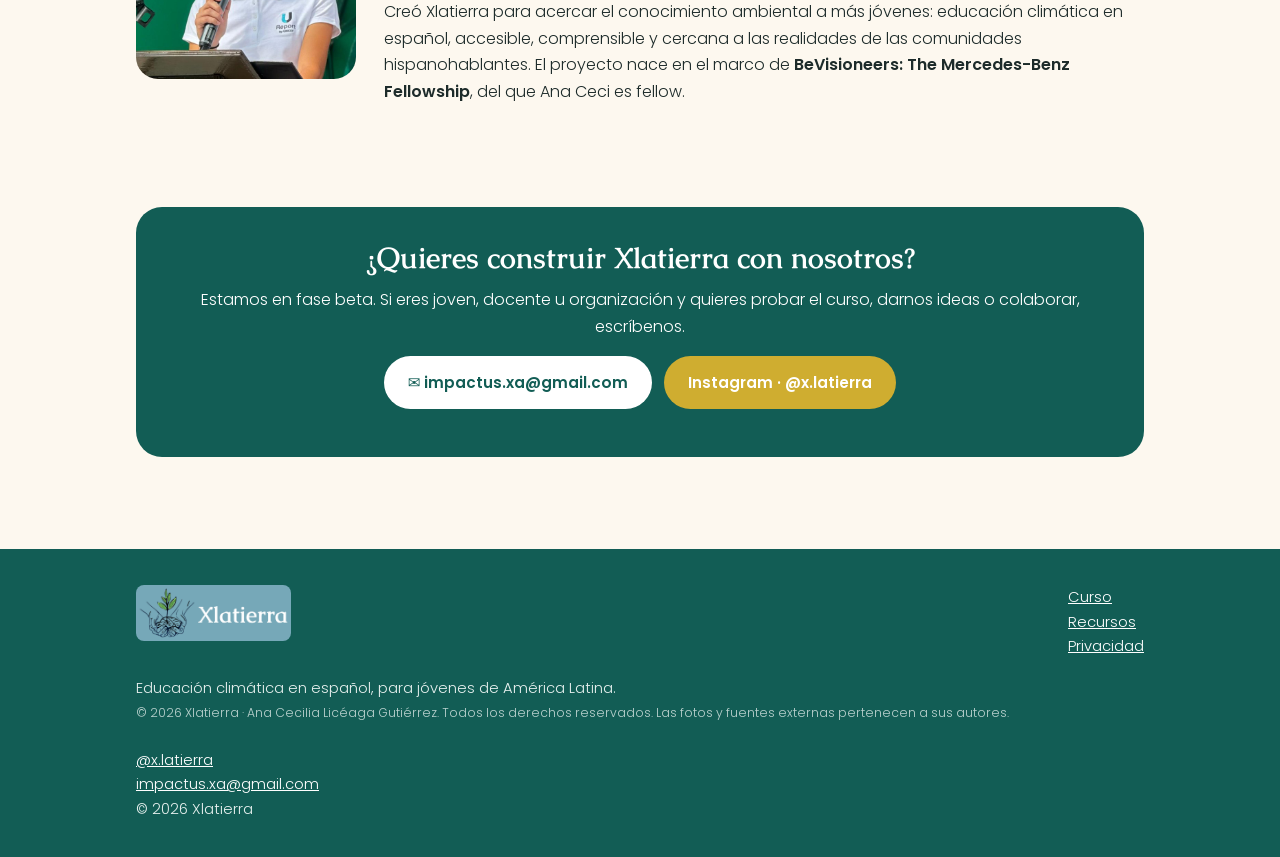
==== commit d37fe0ec: "Add files via upload" ====
--- a/index.html
+++ b/index.html
@@ -112,12 +112,13 @@
 <section id="curso">
   <div class="wrap">
     <div class="kicker">Cursos · gratis</div>
-    <h2>Tres módulos para empezar</h2>
+    <h2>Cuatro módulos para empezar</h2>
     <p style="max-width:720px">Cursos interactivos de unas <strong>2 horas</strong> cada uno, a tu ritmo y desde el celular. Con datos de México y América Latina, preguntas para adivinar antes de leer, actividades, fuentes en cada lección y un certificado al final.</p>
     <div class="grid g2" style="margin-top:18px">
       <a class="unitc modc" href="curso.html"><img src="img/pose-espiritu-feliz.png" alt=""><div><div class="n">Módulo 1</div><h3>Introducción al cambio climático</h3><p>Qué está pasando con el clima, por qué, a quién le afecta más y qué puedes hacer.</p><div class="feat"><span>~2 h</span><span>16 lecciones</span><span>Certificado</span></div></div></a>
       <a class="unitc modc" href="biodiversidad.html"><img src="img/pose-ajolote-feliz.png" alt=""><div><div class="n">Módulo 2</div><h3>Conocer para proteger: biodiversidad de América Latina</h3><p>Ecosistemas, especies, lo que las amenaza y cómo protegerlas, de México a la Patagonia.</p><div class="feat"><span>~2 h</span><span>14 lecciones</span><span>Certificado</span></div></div></a>
-      <a class="unitc modc" href="liderazgo.html"><img src="img/pose-nutria-feliz.png" alt=""><div><div class="n">Módulo 3 · nuevo</div><h3>Liderazgo y acción climática juvenil</h3><p>Tus derechos, cómo armar un proyecto, hablar con quien decide y cuidarte en el camino.</p><div class="feat"><span>~2 h</span><span>15 lecciones</span><span>Certificado</span></div></div></a>
+      <a class="unitc modc" href="liderazgo.html"><img src="img/pose-nutria-feliz.png" alt=""><div><div class="n">Módulo 3</div><h3>Liderazgo y acción climática juvenil</h3><p>Tus derechos, cómo armar un proyecto, hablar con quien decide y cuidarte en el camino.</p><div class="feat"><span>~2 h</span><span>15 lecciones</span><span>Certificado</span></div></div></a>
+      <a class="unitc modc" href="agua.html"><img src="img/pose-espiritu-gota.png" alt=""><div><div class="n">Módulo 4 · nuevo</div><h3>Cuidar cada gota: el agua en América Latina</h3><p>De dónde sale tu agua, a quién le falta, tu derecho al agua y soluciones que ya funcionan.</p><div class="feat"><span>~2 h</span><span>13 lecciones</span><span>Certificado</span></div></div></a>
     </div>
     <p style="margin-top:22px"><a class="btn btn-primary" href="cursos.html">Ver todos los cursos →</a></p>
   </div>
